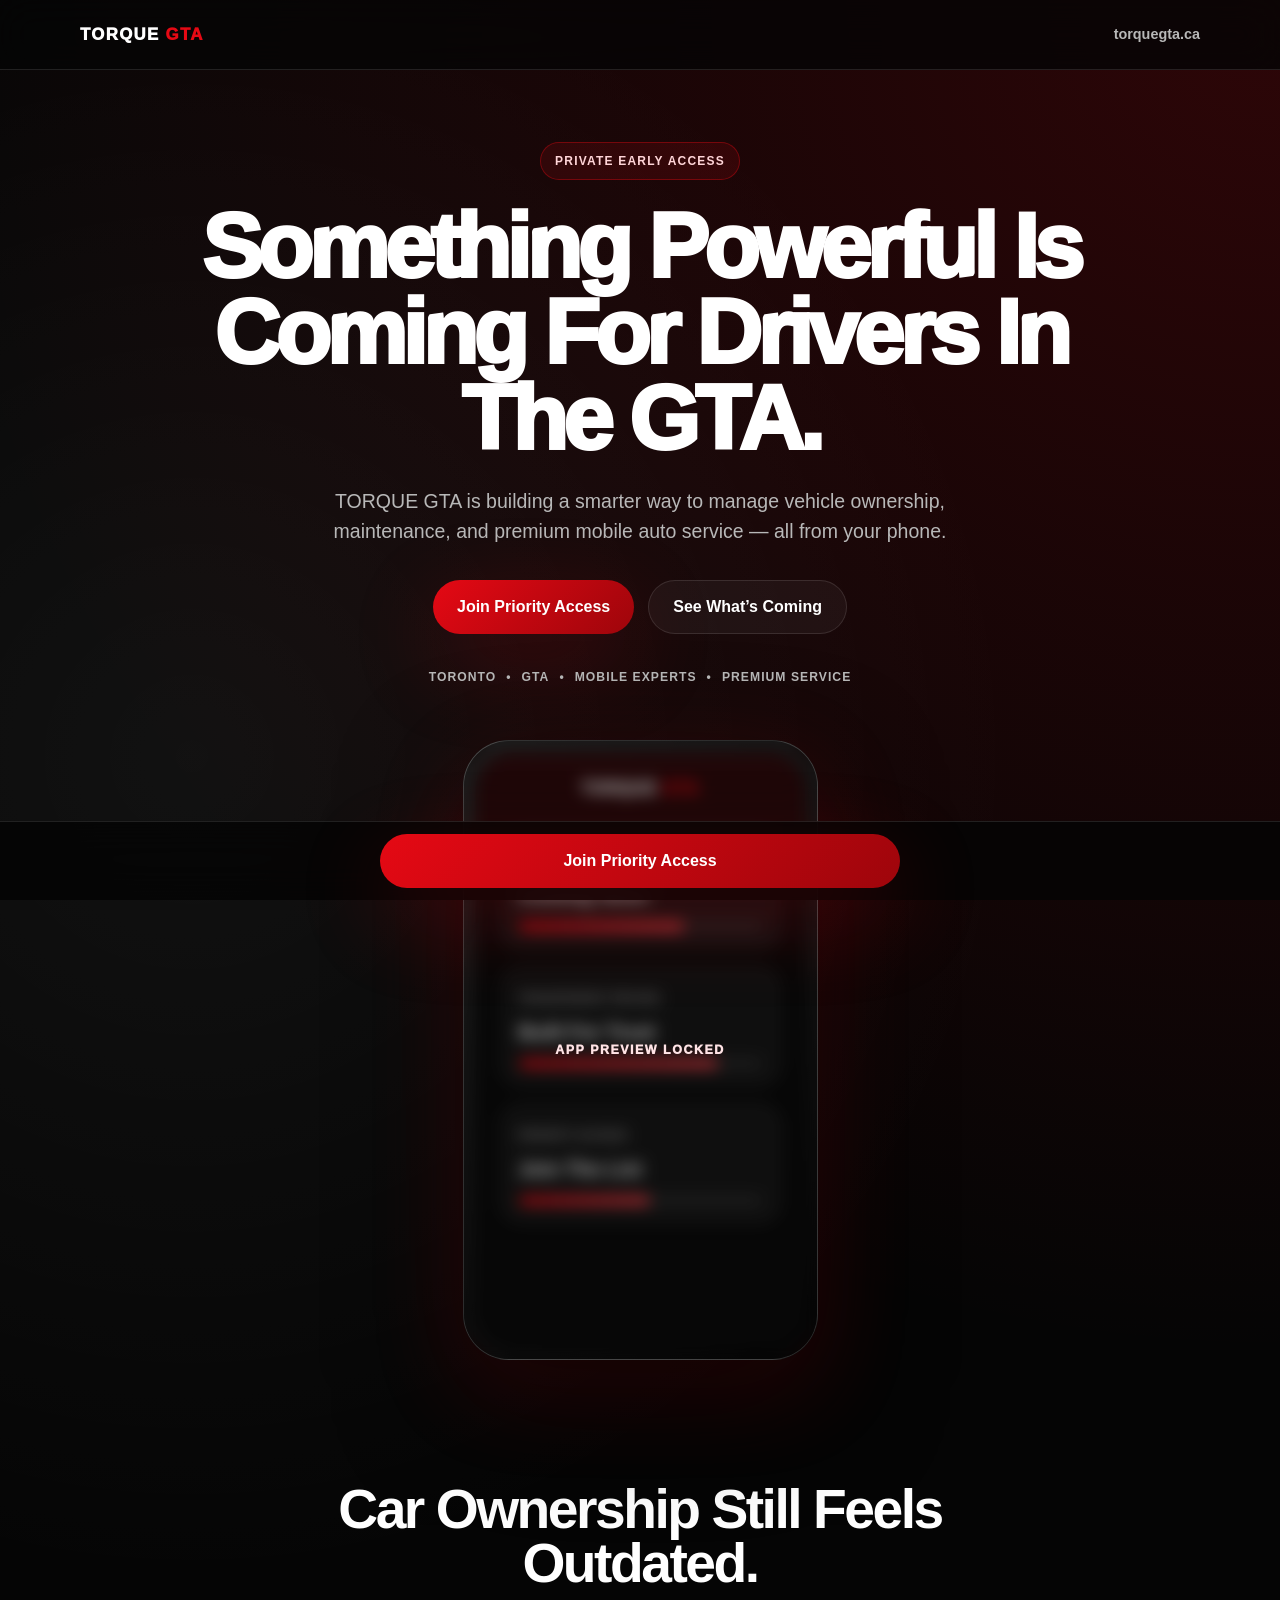
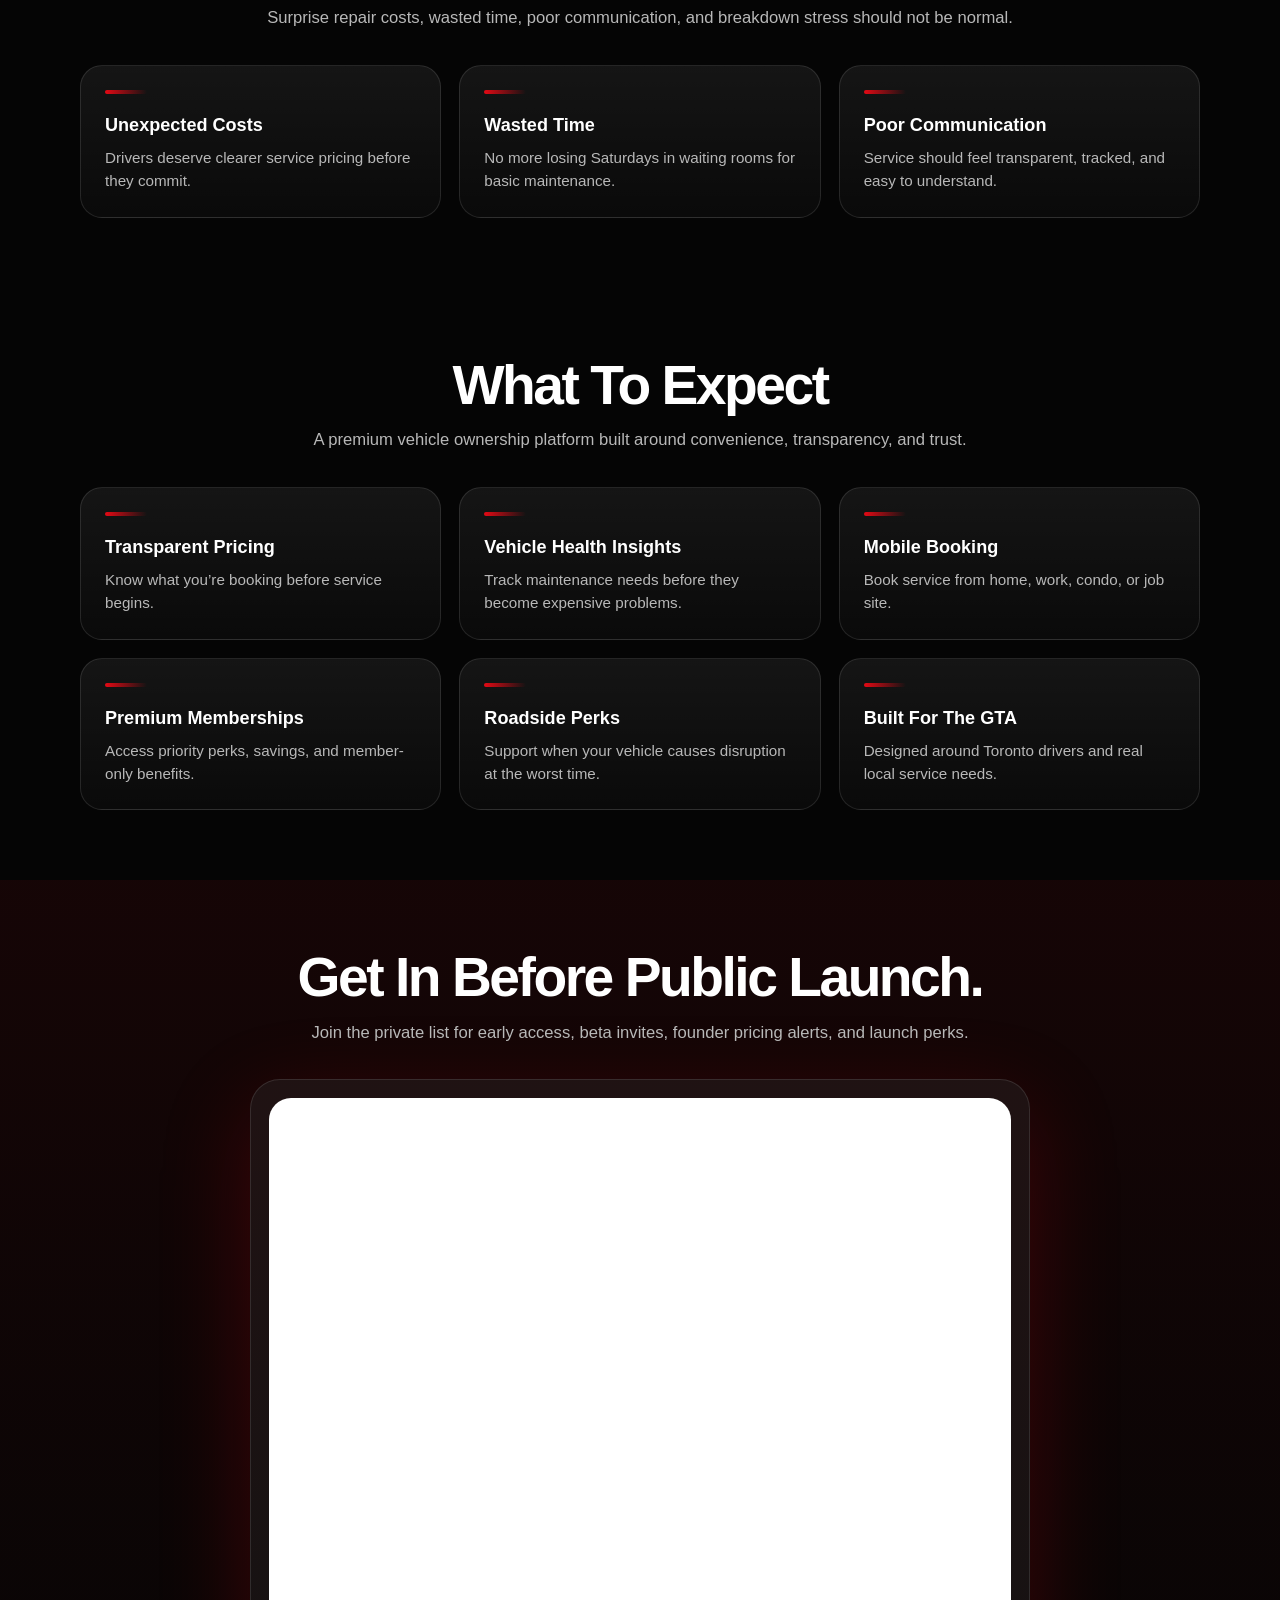
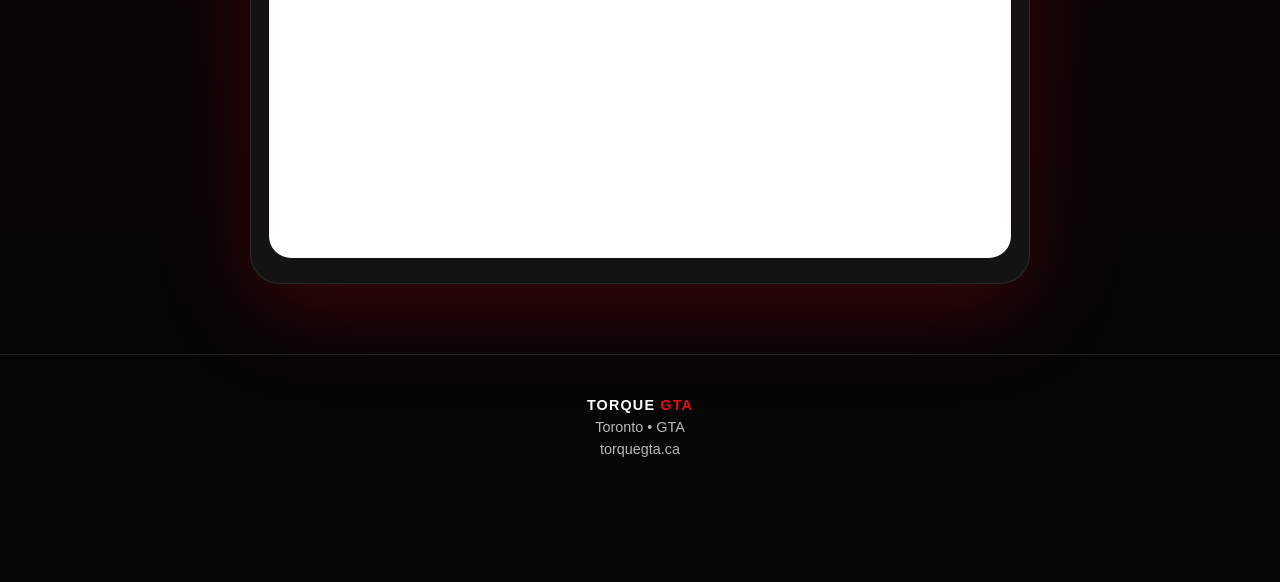
==== app/index.html @ 10332d56 "Create index.html" ====
<!DOCTYPE html>
<html lang="en">
<head>
  <meta charset="UTF-8" />
  <meta name="viewport" content="width=device-width, initial-scale=1.0" />

  <title>TORQUE GTA App Priority Access</title>
  <meta name="description" content="Join priority access for the upcoming TORQUE GTA app — premium mobile auto service, transparent pricing, and vehicle ownership tools across Toronto and the GTA." />

  <style>
    :root {
      --black: #050505;
      --charcoal: #101010;
      --card: #161616;
      --red: #E50914;
      --red-dark: #9E050B;
      --white: #FFFFFF;
      --muted: #B8B8B8;
      --line: rgba(255,255,255,0.11);
      --shadow: 0 28px 90px rgba(229, 9, 20, 0.22);
      --radius: 22px;
    }

    * {
      margin: 0;
      padding: 0;
      box-sizing: border-box;
    }

    html {
      scroll-behavior: smooth;
    }

    body {
      font-family: -apple-system, BlinkMacSystemFont, "SF Pro Display", "Segoe UI", Arial, sans-serif;
      background:
        radial-gradient(circle at top right, rgba(229,9,20,0.18), transparent 34%),
        radial-gradient(circle at 15% 20%, rgba(255,255,255,0.05), transparent 26%),
        var(--black);
      color: var(--white);
      line-height: 1.5;
      overflow-x: hidden;
      padding-bottom: 82px;
    }

    a {
      color: inherit;
      text-decoration: none;
    }

    .container {
      width: min(1120px, 92%);
      margin: 0 auto;
    }

    header {
      padding: 22px 0;
      border-bottom: 1px solid var(--line);
      background: rgba(5,5,5,0.82);
      backdrop-filter: blur(18px);
      position: sticky;
      top: 0;
      z-index: 20;
    }

    .nav {
      display: flex;
      justify-content: space-between;
      align-items: center;
      gap: 18px;
    }

    .brand {
      font-weight: 950;
      letter-spacing: 0.08em;
      font-size: 1.05rem;
    }

    .brand span {
      color: var(--red);
    }

    .nav-link {
      color: var(--muted);
      font-weight: 700;
      font-size: 0.9rem;
    }

    .hero {
      padding: 72px 0 52px;
      text-align: center;
    }

    .eyebrow {
      display: inline-flex;
      padding: 9px 14px;
      border-radius: 999px;
      border: 1px solid rgba(229,9,20,0.38);
      background: rgba(229,9,20,0.12);
      color: #FFD5D8;
      text-transform: uppercase;
      letter-spacing: 0.1em;
      font-size: 0.75rem;
      font-weight: 900;
      margin-bottom: 24px;
    }

    h1 {
      max-width: 920px;
      margin: 0 auto;
      font-size: clamp(2.45rem, 7.5vw, 5.7rem);
      line-height: 0.94;
      letter-spacing: -0.055em;
      font-weight: 950;
    }

    .hero p {
      max-width: 720px;
      margin: 26px auto 0;
      color: var(--muted);
      font-size: clamp(1rem, 2vw, 1.22rem);
    }

    .cta-row {
      margin-top: 34px;
      display: flex;
      justify-content: center;
      flex-wrap: wrap;
      gap: 14px;
    }

    .btn {
      min-height: 54px;
      padding: 0 24px;
      border-radius: 999px;
      display: inline-flex;
      align-items: center;
      justify-content: center;
      font-weight: 900;
      transition: 0.22s ease;
    }

    .btn-primary {
      background: linear-gradient(135deg, var(--red), var(--red-dark));
      box-shadow: var(--shadow);
    }

    .btn-secondary {
      border: 1px solid var(--line);
      background: rgba(255,255,255,0.045);
      color: var(--white);
    }

    .btn:hover {
      transform: translateY(-2px);
    }

    .trust-strip {
      margin: 34px auto 0;
      display: flex;
      justify-content: center;
      flex-wrap: wrap;
      gap: 10px;
      color: var(--muted);
      font-size: 0.76rem;
      font-weight: 850;
      letter-spacing: 0.085em;
      text-transform: uppercase;
    }

    .phone-wrap {
      margin: 54px auto 0;
      width: min(355px, 88vw);
      height: 620px;
      border-radius: 46px;
      padding: 12px;
      background: linear-gradient(145deg, #2A2A2A, #050505);
      border: 1px solid rgba(255,255,255,0.15);
      box-shadow: 0 44px 120px rgba(0,0,0,0.62), var(--shadow);
      position: relative;
      overflow: hidden;
    }

    .phone-screen {
      width: 100%;
      height: 100%;
      border-radius: 36px;
      background:
        linear-gradient(180deg, rgba(229,9,20,0.18), transparent 35%),
        #090909;
      padding: 24px;
      text-align: left;
    }

    .mock-logo {
      font-weight: 950;
      letter-spacing: 0.08em;
      margin-bottom: 28px;
      text-align: center;
    }

    .mock-logo span {
      color: var(--red);
    }

    .mock-card {
      background: rgba(255,255,255,0.055);
      border: 1px solid var(--line);
      border-radius: 22px;
      padding: 18px;
      margin-bottom: 16px;
    }

    .mock-card small {
      color: var(--muted);
      font-weight: 800;
      text-transform: uppercase;
      letter-spacing: 0.06em;
      font-size: 0.68rem;
    }

    .mock-card strong {
      display: block;
      margin-top: 8px;
      font-size: 1.25rem;
    }

    .mock-status {
      height: 9px;
      border-radius: 999px;
      background: rgba(255,255,255,0.09);
      margin-top: 12px;
      overflow: hidden;
    }

    .mock-status div {
      height: 100%;
      width: 68%;
      background: linear-gradient(90deg, var(--red), #FF454D);
      border-radius: 999px;
    }

    .blur-note {
      position: absolute;
      inset: 0;
      display: flex;
      align-items: center;
      justify-content: center;
      background: rgba(5,5,5,0.32);
      backdrop-filter: blur(8px);
      color: #FFE3E5;
      text-transform: uppercase;
      letter-spacing: 0.12em;
      font-size: 0.78rem;
      font-weight: 950;
    }

    section {
      padding: 70px 0;
    }

    .section-title {
      max-width: 760px;
      margin: 0 auto 34px;
      text-align: center;
    }

    .section-title h2 {
      font-size: clamp(2rem, 5vw, 3.45rem);
      line-height: 0.98;
      letter-spacing: -0.045em;
      margin-bottom: 16px;
    }

    .section-title p {
      color: var(--muted);
      font-size: 1.04rem;
    }

    .grid {
      display: grid;
      grid-template-columns: repeat(3, 1fr);
      gap: 18px;
    }

    .card {
      background: linear-gradient(180deg, rgba(255,255,255,0.065), rgba(255,255,255,0.025));
      border: 1px solid var(--line);
      border-radius: var(--radius);
      padding: 24px;
      min-height: 150px;
    }

    .red-line {
      width: 42px;
      height: 4px;
      background: linear-gradient(90deg, var(--red), transparent);
      border-radius: 999px;
      margin-bottom: 18px;
    }

    .card h3 {
      font-size: 1.13rem;
      margin-bottom: 8px;
    }

    .card p {
      color: var(--muted);
      font-size: 0.95rem;
    }

    .form-section {
      background: linear-gradient(180deg, rgba(229,9,20,0.075), transparent);
    }

    .form-box {
      max-width: 780px;
      margin: 0 auto;
      padding: 18px;
      border-radius: 30px;
      background: rgba(255,255,255,0.055);
      border: 1px solid var(--line);
      box-shadow: var(--shadow);
    }

    iframe {
      width: 100%;
      min-height: 760px;
      border: none;
      border-radius: 22px;
      background: #fff;
    }

    footer {
      padding: 40px 0;
      border-top: 1px solid var(--line);
      text-align: center;
      color: var(--muted);
      font-size: 0.9rem;
    }

    footer strong {
      color: var(--white);
      letter-spacing: 0.08em;
    }

    footer span {
      color: var(--red);
    }

    .sticky-cta {
      position: fixed;
      left: 0;
      right: 0;
      bottom: 0;
      padding: 12px 16px calc(12px + env(safe-area-inset-bottom));
      background: rgba(5,5,5,0.88);
      backdrop-filter: blur(18px);
      border-top: 1px solid var(--line);
      z-index: 99;
    }

    .sticky-cta a {
      width: 100%;
      max-width: 520px;
      margin: 0 auto;
      display: flex;
    }

    @media (max-width: 860px) {
      .grid {
        grid-template-columns: 1fr;
      }

      .hero {
        padding-top: 54px;
      }

      .phone-wrap {
        height: 560px;
      }

      .nav-link {
        display: none;
      }

      .btn {
        width: 100%;
      }
    }
  </style>
</head>

<body>

  <header>
    <div class="container nav">
      <div class="brand">TORQUE <span>GTA</span></div>
      <a class="nav-link" href="https://torquegta.ca">torquegta.ca</a>
    </div>
  </header>

  <main>

    <section class="hero">
      <div class="container">
        <div class="eyebrow">Private Early Access</div>

        <h1>Something Powerful Is Coming For Drivers In The GTA.</h1>

        <p>
          TORQUE GTA is building a smarter way to manage vehicle ownership,
          maintenance, and premium mobile auto service — all from your phone.
        </p>

        <div class="cta-row">
          <a class="btn btn-primary" href="#waitlist">Join Priority Access</a>
          <a class="btn btn-secondary" href="#coming">See What’s Coming</a>
        </div>

        <div class="trust-strip">
          <span>Toronto</span>
          <span>•</span>
          <span>GTA</span>
          <span>•</span>
          <span>Mobile Experts</span>
          <span>•</span>
          <span>Premium Service</span>
        </div>

        <div class="phone-wrap">
          <div class="phone-screen">
            <div class="mock-logo">TORQUE <span>GTA</span></div>

            <div class="mock-card">
              <small>Vehicle Health</small>
              <strong>Coming Soon</strong>
              <div class="mock-status"><div></div></div>
            </div>

            <div class="mock-card">
              <small>Transparent Pricing</small>
              <strong>Built For Trust</strong>
              <div class="mock-status"><div style="width:82%"></div></div>
            </div>

            <div class="mock-card">
              <small>Priority Access</small>
              <strong>Join The List</strong>
              <div class="mock-status"><div style="width:54%"></div></div>
            </div>
          </div>

          <div class="blur-note">App Preview Locked</div>
        </div>
      </div>
    </section>

    <section>
      <div class="container">
        <div class="section-title">
          <h2>Car Ownership Still Feels Outdated.</h2>
          <p>
            Surprise repair costs, wasted time, poor communication, and breakdown stress
            should not be normal.
          </p>
        </div>

        <div class="grid">
          <div class="card">
            <div class="red-line"></div>
            <h3>Unexpected Costs</h3>
            <p>Drivers deserve clearer service pricing before they commit.</p>
          </div>

          <div class="card">
            <div class="red-line"></div>
            <h3>Wasted Time</h3>
            <p>No more losing Saturdays in waiting rooms for basic maintenance.</p>
          </div>

          <div class="card">
            <div class="red-line"></div>
            <h3>Poor Communication</h3>
            <p>Service should feel transparent, tracked, and easy to understand.</p>
          </div>
        </div>
      </div>
    </section>

    <section id="coming">
      <div class="container">
        <div class="section-title">
          <h2>What To Expect</h2>
          <p>
            A premium vehicle ownership platform built around convenience,
            transparency, and trust.
          </p>
        </div>

        <div class="grid">
          <div class="card">
            <div class="red-line"></div>
            <h3>Transparent Pricing</h3>
            <p>Know what you’re booking before service begins.</p>
          </div>

          <div class="card">
            <div class="red-line"></div>
            <h3>Vehicle Health Insights</h3>
            <p>Track maintenance needs before they become expensive problems.</p>
          </div>

          <div class="card">
            <div class="red-line"></div>
            <h3>Mobile Booking</h3>
            <p>Book service from home, work, condo, or job site.</p>
          </div>

          <div class="card">
            <div class="red-line"></div>
            <h3>Premium Memberships</h3>
            <p>Access priority perks, savings, and member-only benefits.</p>
          </div>

          <div class="card">
            <div class="red-line"></div>
            <h3>Roadside Perks</h3>
            <p>Support when your vehicle causes disruption at the worst time.</p>
          </div>

          <div class="card">
            <div class="red-line"></div>
            <h3>Built For The GTA</h3>
            <p>Designed around Toronto drivers and real local service needs.</p>
          </div>
        </div>
      </div>
    </section>

    <section class="form-section" id="waitlist">
      <div class="container">
        <div class="section-title">
          <h2>Get In Before Public Launch.</h2>
          <p>
            Join the private list for early access, beta invites, founder pricing alerts,
            and launch perks.
          </p>
        </div>

        <div class="form-box">
          <iframe
            src="https://form.jotform.com/261138574396062"
            title="TORQUE GTA App Priority Access Form">
          </iframe>
        </div>
      </div>
    </section>

  </main>

  <footer>
    <div class="container">
      <strong>TORQUE <span>GTA</span></strong><br />
      Toronto • GTA<br />
      <a href="https://torquegta.ca">torquegta.ca</a>
    </div>
  </footer>

  <div class="sticky-cta">
    <a class="btn btn-primary" href="#waitlist">Join Priority Access</a>
  </div>

</body>
</html>
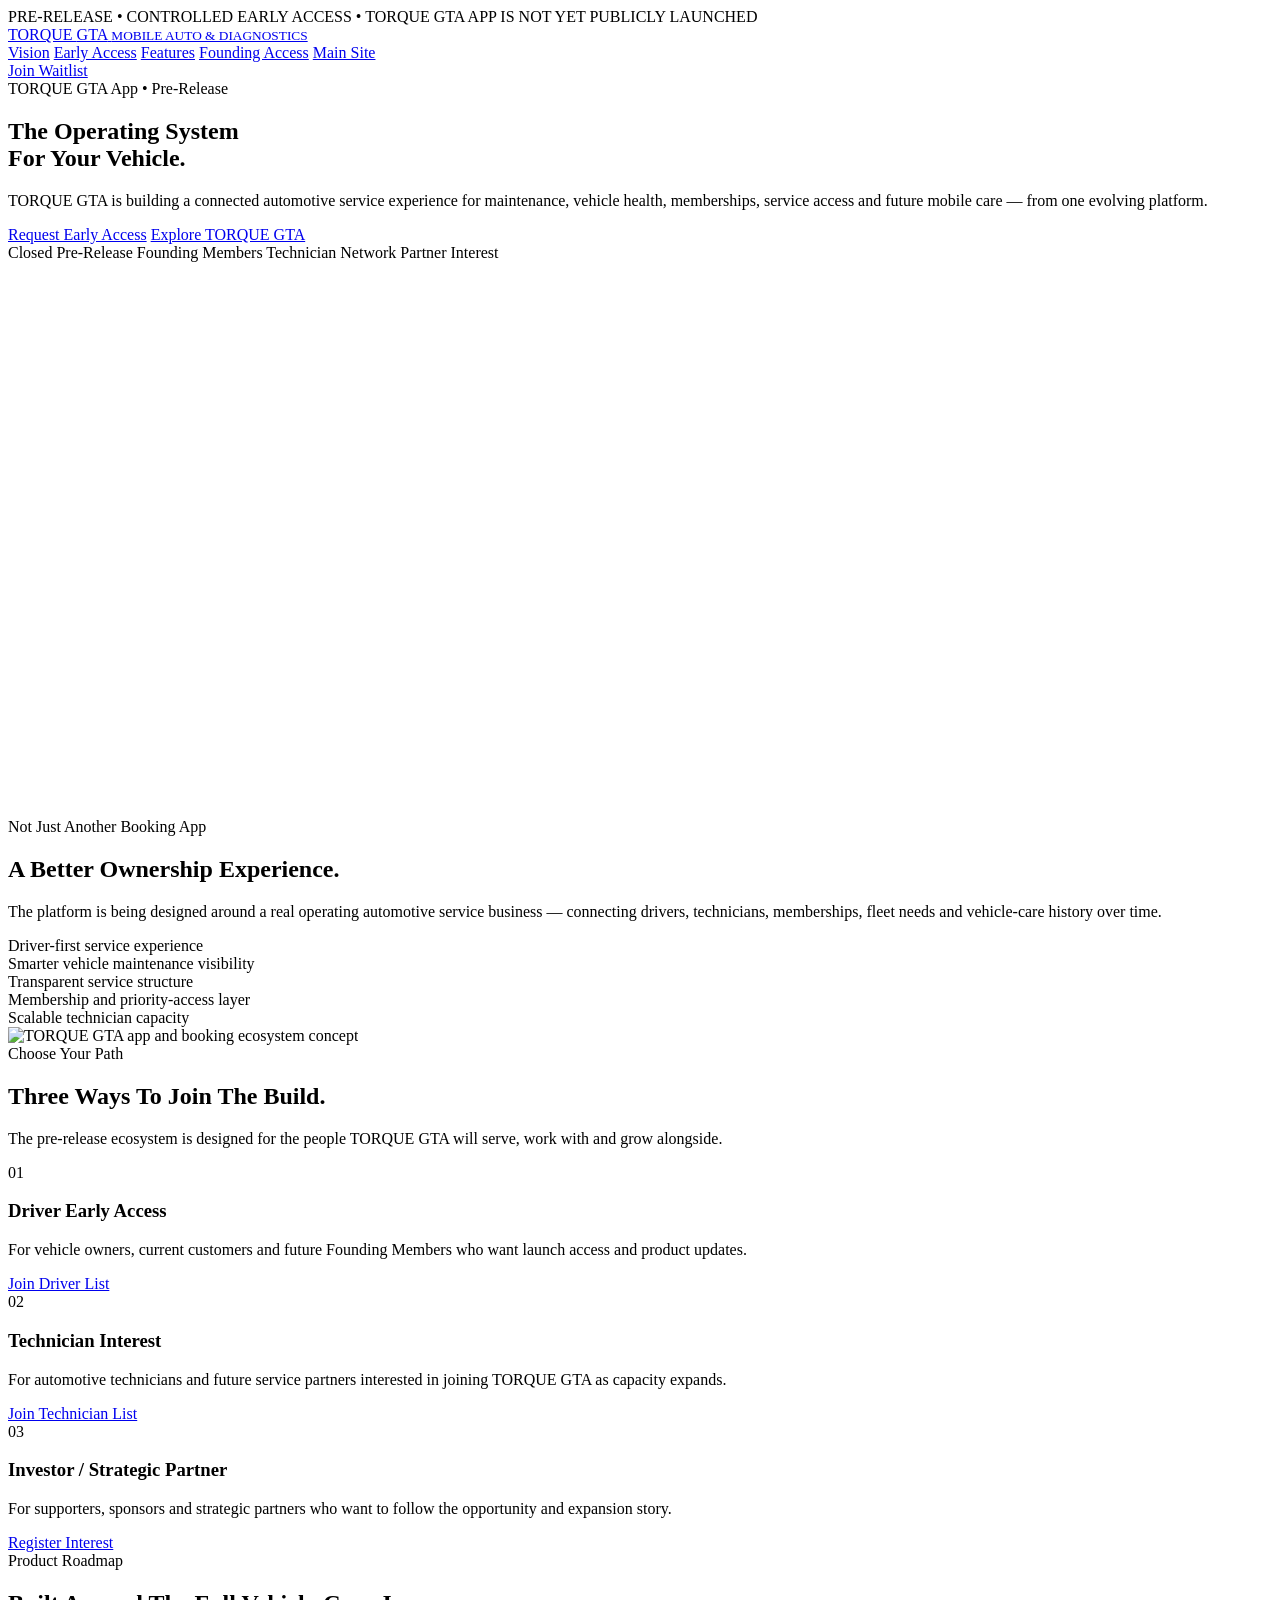
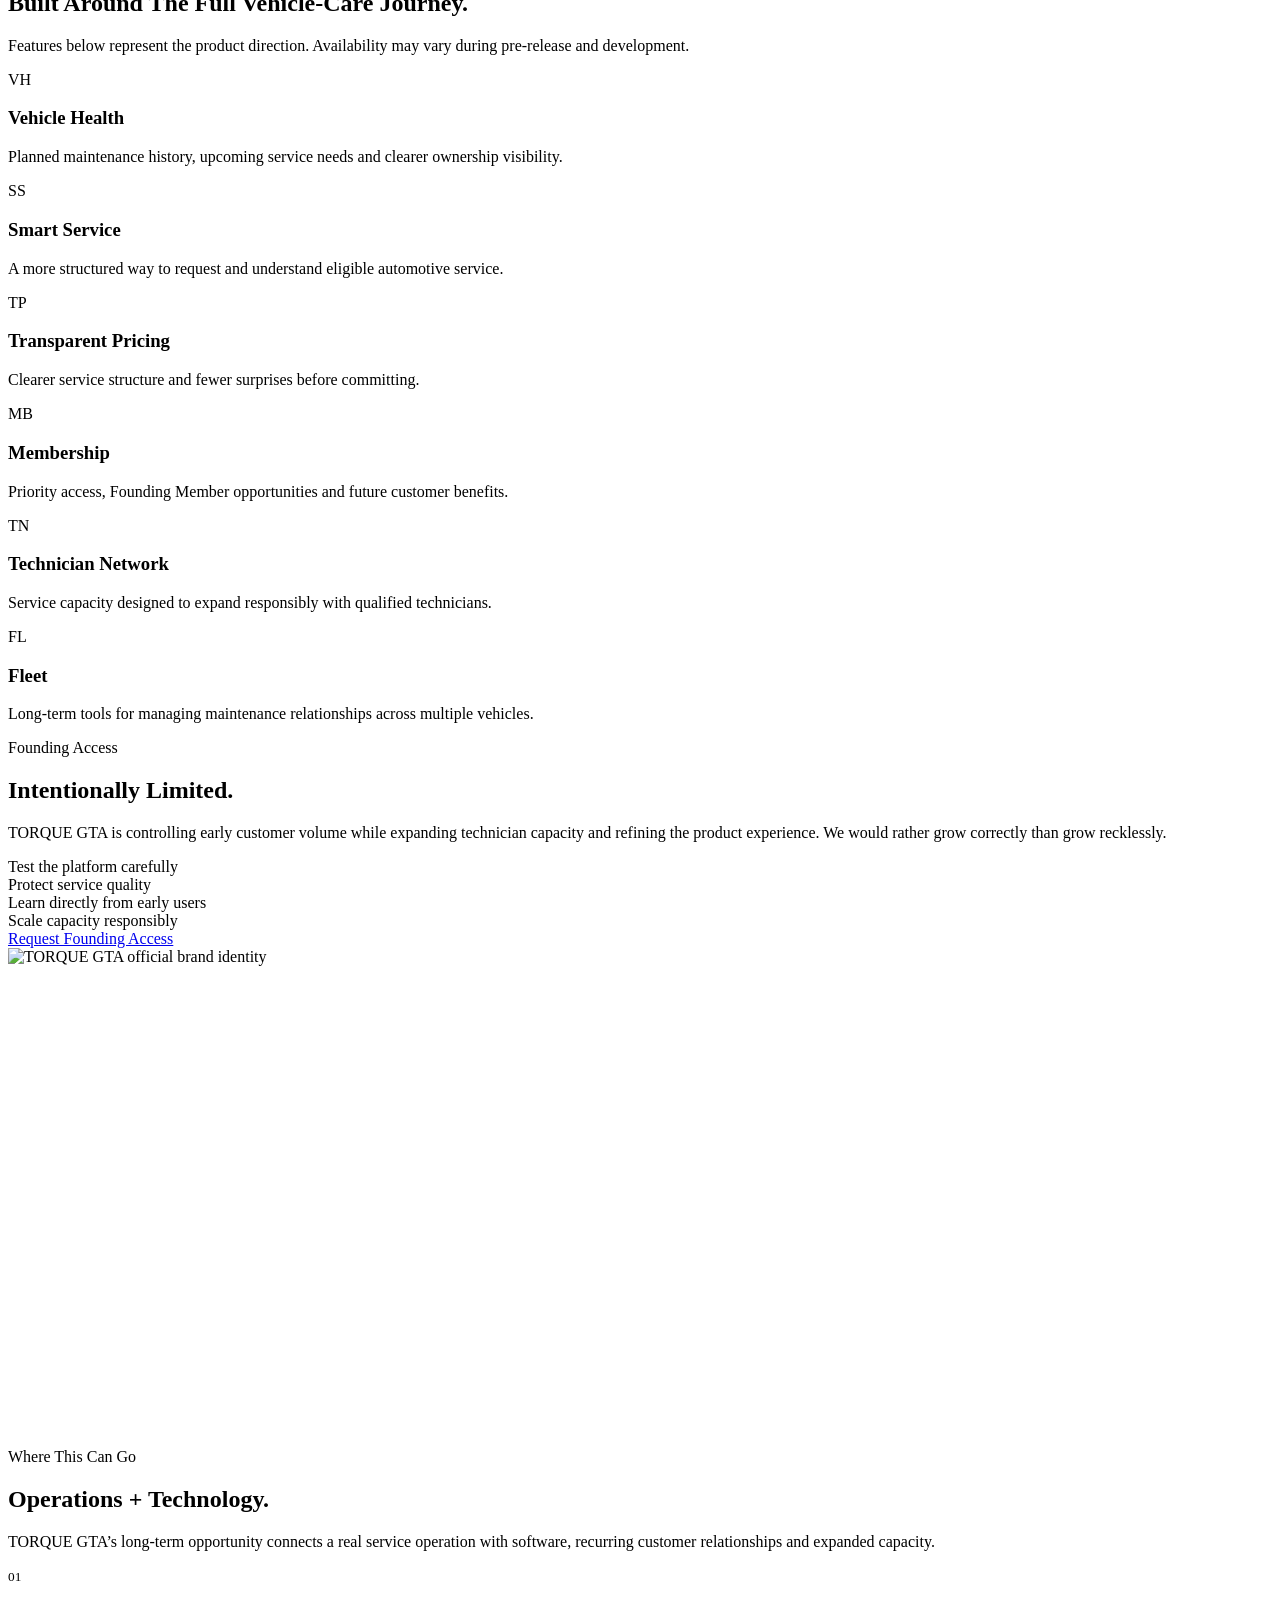
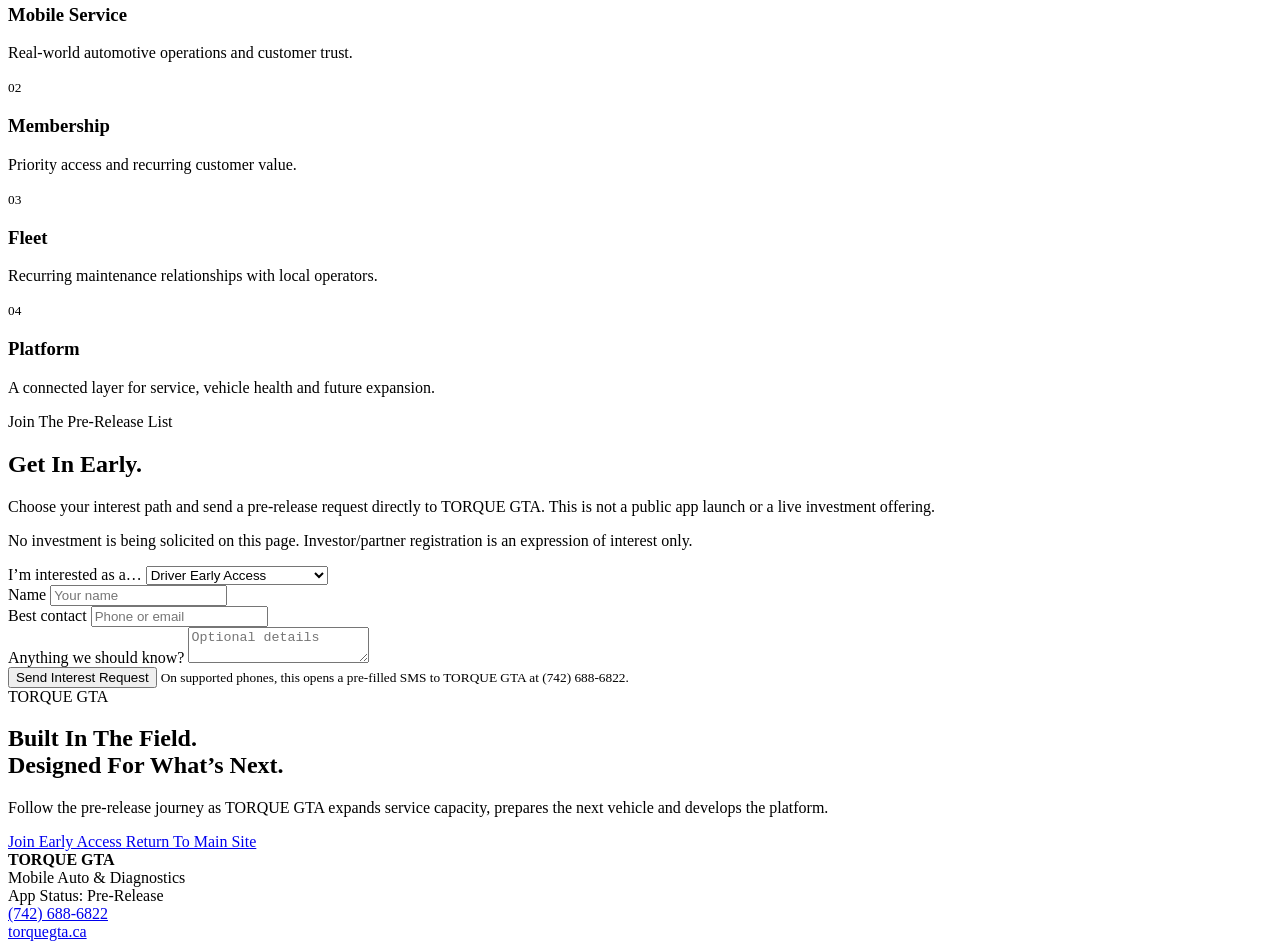
==== commit eeadfffd: "Update app page with v2 index.html" ====
--- a/app/index.html
+++ b/app/index.html
@@ -1,575 +1,469 @@
-<!DOCTYPE html>
+<!doctype html>
 <html lang="en">
 <head>
-  <meta charset="UTF-8" />
-  <meta name="viewport" content="width=device-width, initial-scale=1.0" />
-
-  <title>TORQUE GTA App Priority Access</title>
-  <meta name="description" content="Join priority access for the upcoming TORQUE GTA app — premium mobile auto service, transparent pricing, and vehicle ownership tools across Toronto and the GTA." />
-
-  <style>
-    :root {
-      --black: #050505;
-      --charcoal: #101010;
-      --card: #161616;
-      --red: #E50914;
-      --red-dark: #9E050B;
-      --white: #FFFFFF;
-      --muted: #B8B8B8;
-      --line: rgba(255,255,255,0.11);
-      --shadow: 0 28px 90px rgba(229, 9, 20, 0.22);
-      --radius: 22px;
-    }
-
-    * {
-      margin: 0;
-      padding: 0;
-      box-sizing: border-box;
-    }
-
-    html {
-      scroll-behavior: smooth;
-    }
-
-    body {
-      font-family: -apple-system, BlinkMacSystemFont, "SF Pro Display", "Segoe UI", Arial, sans-serif;
-      background:
-        radial-gradient(circle at top right, rgba(229,9,20,0.18), transparent 34%),
-        radial-gradient(circle at 15% 20%, rgba(255,255,255,0.05), transparent 26%),
-        var(--black);
-      color: var(--white);
-      line-height: 1.5;
-      overflow-x: hidden;
-      padding-bottom: 82px;
-    }
-
-    a {
-      color: inherit;
-      text-decoration: none;
-    }
-
-    .container {
-      width: min(1120px, 92%);
-      margin: 0 auto;
-    }
-
-    header {
-      padding: 22px 0;
-      border-bottom: 1px solid var(--line);
-      background: rgba(5,5,5,0.82);
-      backdrop-filter: blur(18px);
-      position: sticky;
-      top: 0;
-      z-index: 20;
-    }
-
-    .nav {
-      display: flex;
-      justify-content: space-between;
-      align-items: center;
-      gap: 18px;
-    }
-
-    .brand {
-      font-weight: 950;
-      letter-spacing: 0.08em;
-      font-size: 1.05rem;
-    }
-
-    .brand span {
-      color: var(--red);
-    }
-
-    .nav-link {
-      color: var(--muted);
-      font-weight: 700;
-      font-size: 0.9rem;
-    }
-
-    .hero {
-      padding: 72px 0 52px;
-      text-align: center;
-    }
-
-    .eyebrow {
-      display: inline-flex;
-      padding: 9px 14px;
-      border-radius: 999px;
-      border: 1px solid rgba(229,9,20,0.38);
-      background: rgba(229,9,20,0.12);
-      color: #FFD5D8;
-      text-transform: uppercase;
-      letter-spacing: 0.1em;
-      font-size: 0.75rem;
-      font-weight: 900;
-      margin-bottom: 24px;
-    }
-
-    h1 {
-      max-width: 920px;
-      margin: 0 auto;
-      font-size: clamp(2.45rem, 7.5vw, 5.7rem);
-      line-height: 0.94;
-      letter-spacing: -0.055em;
-      font-weight: 950;
-    }
-
-    .hero p {
-      max-width: 720px;
-      margin: 26px auto 0;
-      color: var(--muted);
-      font-size: clamp(1rem, 2vw, 1.22rem);
-    }
-
-    .cta-row {
-      margin-top: 34px;
-      display: flex;
-      justify-content: center;
-      flex-wrap: wrap;
-      gap: 14px;
-    }
-
-    .btn {
-      min-height: 54px;
-      padding: 0 24px;
-      border-radius: 999px;
-      display: inline-flex;
-      align-items: center;
-      justify-content: center;
-      font-weight: 900;
-      transition: 0.22s ease;
-    }
-
-    .btn-primary {
-      background: linear-gradient(135deg, var(--red), var(--red-dark));
-      box-shadow: var(--shadow);
-    }
-
-    .btn-secondary {
-      border: 1px solid var(--line);
-      background: rgba(255,255,255,0.045);
-      color: var(--white);
-    }
-
-    .btn:hover {
-      transform: translateY(-2px);
-    }
-
-    .trust-strip {
-      margin: 34px auto 0;
-      display: flex;
-      justify-content: center;
-      flex-wrap: wrap;
-      gap: 10px;
-      color: var(--muted);
-      font-size: 0.76rem;
-      font-weight: 850;
-      letter-spacing: 0.085em;
-      text-transform: uppercase;
-    }
-
-    .phone-wrap {
-      margin: 54px auto 0;
-      width: min(355px, 88vw);
-      height: 620px;
-      border-radius: 46px;
-      padding: 12px;
-      background: linear-gradient(145deg, #2A2A2A, #050505);
-      border: 1px solid rgba(255,255,255,0.15);
-      box-shadow: 0 44px 120px rgba(0,0,0,0.62), var(--shadow);
-      position: relative;
-      overflow: hidden;
-    }
-
-    .phone-screen {
-      width: 100%;
-      height: 100%;
-      border-radius: 36px;
-      background:
-        linear-gradient(180deg, rgba(229,9,20,0.18), transparent 35%),
-        #090909;
-      padding: 24px;
-      text-align: left;
-    }
-
-    .mock-logo {
-      font-weight: 950;
-      letter-spacing: 0.08em;
-      margin-bottom: 28px;
-      text-align: center;
-    }
-
-    .mock-logo span {
-      color: var(--red);
-    }
-
-    .mock-card {
-      background: rgba(255,255,255,0.055);
-      border: 1px solid var(--line);
-      border-radius: 22px;
-      padding: 18px;
-      margin-bottom: 16px;
-    }
-
-    .mock-card small {
-      color: var(--muted);
-      font-weight: 800;
-      text-transform: uppercase;
-      letter-spacing: 0.06em;
-      font-size: 0.68rem;
-    }
-
-    .mock-card strong {
-      display: block;
-      margin-top: 8px;
-      font-size: 1.25rem;
-    }
-
-    .mock-status {
-      height: 9px;
-      border-radius: 999px;
-      background: rgba(255,255,255,0.09);
-      margin-top: 12px;
-      overflow: hidden;
-    }
-
-    .mock-status div {
-      height: 100%;
-      width: 68%;
-      background: linear-gradient(90deg, var(--red), #FF454D);
-      border-radius: 999px;
-    }
-
-    .blur-note {
-      position: absolute;
-      inset: 0;
-      display: flex;
-      align-items: center;
-      justify-content: center;
-      background: rgba(5,5,5,0.32);
-      backdrop-filter: blur(8px);
-      color: #FFE3E5;
-      text-transform: uppercase;
-      letter-spacing: 0.12em;
-      font-size: 0.78rem;
-      font-weight: 950;
-    }
-
-    section {
-      padding: 70px 0;
-    }
-
-    .section-title {
-      max-width: 760px;
-      margin: 0 auto 34px;
-      text-align: center;
-    }
-
-    .section-title h2 {
-      font-size: clamp(2rem, 5vw, 3.45rem);
-      line-height: 0.98;
-      letter-spacing: -0.045em;
-      margin-bottom: 16px;
-    }
-
-    .section-title p {
-      color: var(--muted);
-      font-size: 1.04rem;
-    }
-
-    .grid {
-      display: grid;
-      grid-template-columns: repeat(3, 1fr);
-      gap: 18px;
-    }
-
-    .card {
-      background: linear-gradient(180deg, rgba(255,255,255,0.065), rgba(255,255,255,0.025));
-      border: 1px solid var(--line);
-      border-radius: var(--radius);
-      padding: 24px;
-      min-height: 150px;
-    }
-
-    .red-line {
-      width: 42px;
-      height: 4px;
-      background: linear-gradient(90deg, var(--red), transparent);
-      border-radius: 999px;
-      margin-bottom: 18px;
-    }
-
-    .card h3 {
-      font-size: 1.13rem;
-      margin-bottom: 8px;
-    }
-
-    .card p {
-      color: var(--muted);
-      font-size: 0.95rem;
-    }
-
-    .form-section {
-      background: linear-gradient(180deg, rgba(229,9,20,0.075), transparent);
-    }
-
-    .form-box {
-      max-width: 780px;
-      margin: 0 auto;
-      padding: 18px;
-      border-radius: 30px;
-      background: rgba(255,255,255,0.055);
-      border: 1px solid var(--line);
-      box-shadow: var(--shadow);
-    }
-
-    iframe {
-      width: 100%;
-      min-height: 760px;
-      border: none;
-      border-radius: 22px;
-      background: #fff;
-    }
-
-    footer {
-      padding: 40px 0;
-      border-top: 1px solid var(--line);
-      text-align: center;
-      color: var(--muted);
-      font-size: 0.9rem;
-    }
-
-    footer strong {
-      color: var(--white);
-      letter-spacing: 0.08em;
-    }
-
-    footer span {
-      color: var(--red);
-    }
-
-    .sticky-cta {
-      position: fixed;
-      left: 0;
-      right: 0;
-      bottom: 0;
-      padding: 12px 16px calc(12px + env(safe-area-inset-bottom));
-      background: rgba(5,5,5,0.88);
-      backdrop-filter: blur(18px);
-      border-top: 1px solid var(--line);
-      z-index: 99;
-    }
-
-    .sticky-cta a {
-      width: 100%;
-      max-width: 520px;
-      margin: 0 auto;
-      display: flex;
-    }
-
-    @media (max-width: 860px) {
-      .grid {
-        grid-template-columns: 1fr;
-      }
-
-      .hero {
-        padding-top: 54px;
-      }
-
-      .phone-wrap {
-        height: 560px;
-      }
-
-      .nav-link {
-        display: none;
-      }
-
-      .btn {
-        width: 100%;
-      }
-    }
-  </style>
+<meta charset="utf-8"><meta name="viewport" content="width=device-width,initial-scale=1">
+<title>TORQUE GTA App | Pre-Release Early Access</title>
+<meta name="description" content="Join the TORQUE GTA pre-release waitlist for founding access, driver updates, technician interest and strategic partner news.">
+<link rel="stylesheet" href="styles.css">
 </head>
-
 <body>
-
-  <header>
-    <div class="container nav">
-      <div class="brand">TORQUE <span>GTA</span></div>
-      <a class="nav-link" href="https://torquegta.ca">torquegta.ca</a>
-    </div>
-  </header>
-
-  <main>
-
-    <section class="hero">
-      <div class="container">
-        <div class="eyebrow">Private Early Access</div>
-
-        <h1>Something Powerful Is Coming For Drivers In The GTA.</h1>
-
-        <p>
-          TORQUE GTA is building a smarter way to manage vehicle ownership,
-          maintenance, and premium mobile auto service — all from your phone.
-        </p>
-
-        <div class="cta-row">
-          <a class="btn btn-primary" href="#waitlist">Join Priority Access</a>
-          <a class="btn btn-secondary" href="#coming">See What’s Coming</a>
-        </div>
-
-        <div class="trust-strip">
-          <span>Toronto</span>
-          <span>•</span>
-          <span>GTA</span>
-          <span>•</span>
-          <span>Mobile Experts</span>
-          <span>•</span>
-          <span>Premium Service</span>
-        </div>
-
-        <div class="phone-wrap">
-          <div class="phone-screen">
-            <div class="mock-logo">TORQUE <span>GTA</span></div>
-
-            <div class="mock-card">
-              <small>Vehicle Health</small>
-              <strong>Coming Soon</strong>
-              <div class="mock-status"><div></div></div>
-            </div>
-
-            <div class="mock-card">
-              <small>Transparent Pricing</small>
-              <strong>Built For Trust</strong>
-              <div class="mock-status"><div style="width:82%"></div></div>
-            </div>
-
-            <div class="mock-card">
-              <small>Priority Access</small>
-              <strong>Join The List</strong>
-              <div class="mock-status"><div style="width:54%"></div></div>
-            </div>
-          </div>
-
-          <div class="blur-note">App Preview Locked</div>
-        </div>
-      </div>
-    </section>
-
-    <section>
-      <div class="container">
-        <div class="section-title">
-          <h2>Car Ownership Still Feels Outdated.</h2>
-          <p>
-            Surprise repair costs, wasted time, poor communication, and breakdown stress
-            should not be normal.
-          </p>
-        </div>
-
-        <div class="grid">
-          <div class="card">
-            <div class="red-line"></div>
-            <h3>Unexpected Costs</h3>
-            <p>Drivers deserve clearer service pricing before they commit.</p>
-          </div>
-
-          <div class="card">
-            <div class="red-line"></div>
-            <h3>Wasted Time</h3>
-            <p>No more losing Saturdays in waiting rooms for basic maintenance.</p>
-          </div>
-
-          <div class="card">
-            <div class="red-line"></div>
-            <h3>Poor Communication</h3>
-            <p>Service should feel transparent, tracked, and easy to understand.</p>
-          </div>
-        </div>
-      </div>
-    </section>
-
-    <section id="coming">
-      <div class="container">
-        <div class="section-title">
-          <h2>What To Expect</h2>
-          <p>
-            A premium vehicle ownership platform built around convenience,
-            transparency, and trust.
-          </p>
-        </div>
-
-        <div class="grid">
-          <div class="card">
-            <div class="red-line"></div>
-            <h3>Transparent Pricing</h3>
-            <p>Know what you’re booking before service begins.</p>
-          </div>
-
-          <div class="card">
-            <div class="red-line"></div>
-            <h3>Vehicle Health Insights</h3>
-            <p>Track maintenance needs before they become expensive problems.</p>
-          </div>
-
-          <div class="card">
-            <div class="red-line"></div>
-            <h3>Mobile Booking</h3>
-            <p>Book service from home, work, condo, or job site.</p>
-          </div>
-
-          <div class="card">
-            <div class="red-line"></div>
-            <h3>Premium Memberships</h3>
-            <p>Access priority perks, savings, and member-only benefits.</p>
-          </div>
-
-          <div class="card">
-            <div class="red-line"></div>
-            <h3>Roadside Perks</h3>
-            <p>Support when your vehicle causes disruption at the worst time.</p>
-          </div>
-
-          <div class="card">
-            <div class="red-line"></div>
-            <h3>Built For The GTA</h3>
-            <p>Designed around Toronto drivers and real local service needs.</p>
-          </div>
-        </div>
-      </div>
-    </section>
-
-    <section class="form-section" id="waitlist">
-      <div class="container">
-        <div class="section-title">
-          <h2>Get In Before Public Launch.</h2>
-          <p>
-            Join the private list for early access, beta invites, founder pricing alerts,
-            and launch perks.
-          </p>
-        </div>
-
-        <div class="form-box">
-          <iframe
-            src="https://form.jotform.com/261138574396062"
-            title="TORQUE GTA App Priority Access Form">
-          </iframe>
-        </div>
-      </div>
-    </section>
-
-  </main>
-
-  <footer>
-    <div class="container">
-      <strong>TORQUE <span>GTA</span></strong><br />
-      Toronto • GTA<br />
-      <a href="https://torquegta.ca">torquegta.ca</a>
-    </div>
-  </footer>
-
-  <div class="sticky-cta">
-    <a class="btn btn-primary" href="#waitlist">Join Priority Access</a>
-  </div>
+<div class="topbar">PRE-RELEASE • CONTROLLED EARLY ACCESS • TORQUE GTA APP IS NOT YET PUBLICLY LAUNCHED</div>
+
+<header>
+<div class="container nav">
+<a class="brand" href="/">
+<div class="mark"></div>
+<div>
+TORQUE <span class="blue">GTA</span>
+<small>MOBILE AUTO & DIAGNOSTICS</small>
+</div>
+</a>
+
+<nav>
+<a href="#vision">Vision</a>
+<a href="#paths">Early Access</a>
+<a href="#features">Features</a>
+<a href="#founding">Founding Access</a>
+<a href="/">Main Site</a>
+</nav>
+
+<a class="btn btn-primary" href="#join">Join Waitlist</a>
+</div>
+</header>
+
+<main>
+
+<section class="hero" style="min-height:82vh">
+<div class="container hero-content">
+
+<span class="kicker">TORQUE GTA App • Pre-Release</span>
+
+<h1>
+The Operating System<br>
+For Your <span class="blue">Vehicle.</span>
+</h1>
+
+<p class="lead">
+TORQUE GTA is building a connected automotive service experience for maintenance,
+vehicle health, memberships, service access and future mobile care — from one
+evolving platform.
+</p>
+
+<div class="actions">
+<a class="btn btn-primary" href="#join">Request Early Access</a>
+<a class="btn btn-secondary" href="/">Explore TORQUE GTA</a>
+</div>
+
+<div class="hero-note">
+<span class="chip">Closed Pre-Release</span>
+<span class="chip">Founding Members</span>
+<span class="chip">Technician Network</span>
+<span class="chip">Partner Interest</span>
+</div>
+
+</div>
+</section>
+
+
+<section id="vision">
+<div class="container visual-grid">
+
+<div class="visual-copy">
+
+<span class="pill">Not Just Another Booking App</span>
+
+<h2>A Better Ownership Experience.</h2>
+
+<p class="muted">
+The platform is being designed around a real operating automotive service business —
+connecting drivers, technicians, memberships, fleet needs and vehicle-care history
+over time.
+</p>
+
+<div class="list">
+<div>Driver-first service experience</div>
+<div>Smarter vehicle maintenance visibility</div>
+<div>Transparent service structure</div>
+<div>Membership and priority-access layer</div>
+<div>Scalable technician capacity</div>
+</div>
+
+</div>
+
+<div class="visual">
+<img src="assets/booking-funnel.jpg" alt="TORQUE GTA app and booking ecosystem concept">
+</div>
+
+</div>
+</section>
+
+
+<section id="paths" class="dark">
+<div class="container">
+
+<div class="section-head">
+<span class="pill">Choose Your Path</span>
+<h2>Three Ways To Join The Build.</h2>
+<p>
+The pre-release ecosystem is designed for the people TORQUE GTA will serve,
+work with and grow alongside.
+</p>
+</div>
+
+<div class="audience">
+
+<div class="card">
+<div class="num">01</div>
+<h3>Driver Early Access</h3>
+<p>
+For vehicle owners, current customers and future Founding Members who want
+launch access and product updates.
+</p>
+<a class="btn btn-primary" href="#join" data-path="Driver Early Access">
+Join Driver List
+</a>
+</div>
+
+<div class="card">
+<div class="num">02</div>
+<h3>Technician Interest</h3>
+<p>
+For automotive technicians and future service partners interested in joining
+TORQUE GTA as capacity expands.
+</p>
+<a class="btn btn-primary" href="#join" data-path="Technician Interest">
+Join Technician List
+</a>
+</div>
+
+<div class="card">
+<div class="num">03</div>
+<h3>Investor / Strategic Partner</h3>
+<p>
+For supporters, sponsors and strategic partners who want to follow the
+opportunity and expansion story.
+</p>
+<a class="btn btn-primary" href="#join" data-path="Investor / Strategic Partner">
+Register Interest
+</a>
+</div>
+
+</div>
+</div>
+</section>
+
+
+<section id="features">
+<div class="container">
+
+<div class="section-head">
+<span class="pill">Product Roadmap</span>
+<h2>Built Around The Full Vehicle-Care Journey.</h2>
+<p>
+Features below represent the product direction. Availability may vary during
+pre-release and development.
+</p>
+</div>
+
+<div class="grid-3">
+
+<div class="card">
+<div class="num">VH</div>
+<h3>Vehicle Health</h3>
+<p>
+Planned maintenance history, upcoming service needs and clearer ownership visibility.
+</p>
+</div>
+
+<div class="card">
+<div class="num">SS</div>
+<h3>Smart Service</h3>
+<p>
+A more structured way to request and understand eligible automotive service.
+</p>
+</div>
+
+<div class="card">
+<div class="num">TP</div>
+<h3>Transparent Pricing</h3>
+<p>
+Clearer service structure and fewer surprises before committing.
+</p>
+</div>
+
+<div class="card">
+<div class="num">MB</div>
+<h3>Membership</h3>
+<p>
+Priority access, Founding Member opportunities and future customer benefits.
+</p>
+</div>
+
+<div class="card">
+<div class="num">TN</div>
+<h3>Technician Network</h3>
+<p>
+Service capacity designed to expand responsibly with qualified technicians.
+</p>
+</div>
+
+<div class="card">
+<div class="num">FL</div>
+<h3>Fleet</h3>
+<p>
+Long-term tools for managing maintenance relationships across multiple vehicles.
+</p>
+</div>
+
+</div>
+</div>
+</section>
+
+
+<section id="founding" class="dark">
+<div class="container banner split">
+
+<div>
+
+<span class="pill">Founding Access</span>
+
+<h2>Intentionally Limited.</h2>
+
+<p class="muted">
+TORQUE GTA is controlling early customer volume while expanding technician capacity
+and refining the product experience. We would rather grow correctly than grow recklessly.
+</p>
+
+<div class="list">
+<div>Test the platform carefully</div>
+<div>Protect service quality</div>
+<div>Learn directly from early users</div>
+<div>Scale capacity responsibly</div>
+</div>
+
+<a class="btn btn-primary" href="#join">
+Request Founding Access
+</a>
+
+</div>
+
+<div class="visual" style="min-height:500px">
+<img src="assets/brand-identity.png" alt="TORQUE GTA official brand identity">
+</div>
+
+</div>
+</section>
+
+
+<section>
+<div class="container">
+
+<div class="section-head">
+
+<span class="pill">Where This Can Go</span>
+
+<h2>Operations + Technology.</h2>
+
+<p>
+TORQUE GTA’s long-term opportunity connects a real service operation with software,
+recurring customer relationships and expanded capacity.
+</p>
+
+</div>
+
+<div class="roadmap">
+
+<div>
+<small>01</small>
+<h3>Mobile Service</h3>
+<p>Real-world automotive operations and customer trust.</p>
+</div>
+
+<div>
+<small>02</small>
+<h3>Membership</h3>
+<p>Priority access and recurring customer value.</p>
+</div>
+
+<div>
+<small>03</small>
+<h3>Fleet</h3>
+<p>Recurring maintenance relationships with local operators.</p>
+</div>
+
+<div>
+<small>04</small>
+<h3>Platform</h3>
+<p>A connected layer for service, vehicle health and future expansion.</p>
+</div>
+
+</div>
+</div>
+</section>
+
+
+<section id="join" class="dark">
+<div class="container split">
+
+<div>
+
+<span class="pill">Join The Pre-Release List</span>
+
+<h2>Get In Early.</h2>
+
+<p class="muted">
+Choose your interest path and send a pre-release request directly to TORQUE GTA.
+This is not a public app launch or a live investment offering.
+</p>
+
+<p class="notice">
+No investment is being solicited on this page. Investor/partner registration is
+an expression of interest only.
+</p>
+
+</div>
+
+
+<form class="form" id="interestForm">
+
+<div>
+<label for="path">I’m interested as a…</label>
+
+<select id="path" required>
+<option>Driver Early Access</option>
+<option>Founding Member</option>
+<option>Technician Interest</option>
+<option>Investor / Strategic Partner</option>
+<option>Fleet / Commercial Partner</option>
+</select>
+</div>
+
+<div>
+<label for="name">Name</label>
+<input id="name" required placeholder="Your name">
+</div>
+
+<div>
+<label for="contact">Best contact</label>
+<input id="contact" required placeholder="Phone or email">
+</div>
+
+<div>
+<label for="message">Anything we should know?</label>
+<textarea id="message" placeholder="Optional details"></textarea>
+</div>
+
+<button class="btn btn-primary" type="submit">
+Send Interest Request
+</button>
+
+<small class="muted">
+On supported phones, this opens a pre-filled SMS to TORQUE GTA at (742) 688-6822.
+</small>
+
+</form>
+
+</div>
+</section>
+
+
+<section class="cta">
+<div class="container">
+
+<span class="pill">TORQUE GTA</span>
+
+<h2>
+Built In The Field.<br>
+<span class="blue">Designed For What’s Next.</span>
+</h2>
+
+<p>
+Follow the pre-release journey as TORQUE GTA expands service capacity,
+prepares the next vehicle and develops the platform.
+</p>
+
+<div class="actions" style="justify-content:center">
+
+<a class="btn btn-primary" href="#join">
+Join Early Access
+</a>
+
+<a class="btn btn-secondary" href="/">
+Return To Main Site
+</a>
+
+</div>
+</div>
+</section>
+
+</main>
+
+
+<footer>
+
+<div class="container footer">
+
+<div>
+<strong>TORQUE GTA</strong><br>
+Mobile Auto & Diagnostics
+</div>
+
+<div>
+App Status: Pre-Release
+</div>
+
+<div>
+<a href="tel:7426886822">
+(742) 688-6822
+</a>
+</div>
+
+<div>
+<a href="/">
+torquegta.ca
+</a>
+</div>
+
+</div>
+
+</footer>
+
+
+<script>
+
+const form = document.getElementById('interestForm');
+
+document.querySelectorAll('[data-path]').forEach(a =>
+  a.addEventListener('click', () => {
+    document.getElementById('path').value = a.dataset.path;
+  })
+);
+
+form.addEventListener('submit', e => {
+
+  e.preventDefault();
+
+  const path =
+    document.getElementById('path').value;
+
+  const name =
+    document.getElementById('name').value.trim();
+
+  const contact =
+    document.getElementById('contact').value.trim();
+
+  const message =
+    document.getElementById('message').value.trim();
+
+  const body =
+    `TORQUE GTA Pre-Release Interest%0APath: ${encodeURIComponent(path)}%0AName: ${encodeURIComponent(name)}%0AContact: ${encodeURIComponent(contact)}%0ADetails: ${encodeURIComponent(message || 'N/A')}`;
+
+  window.location.href =
+    `sms:+17426886822?&body=${body}`;
+
+});
+
+</script>
 
 </body>
 </html>
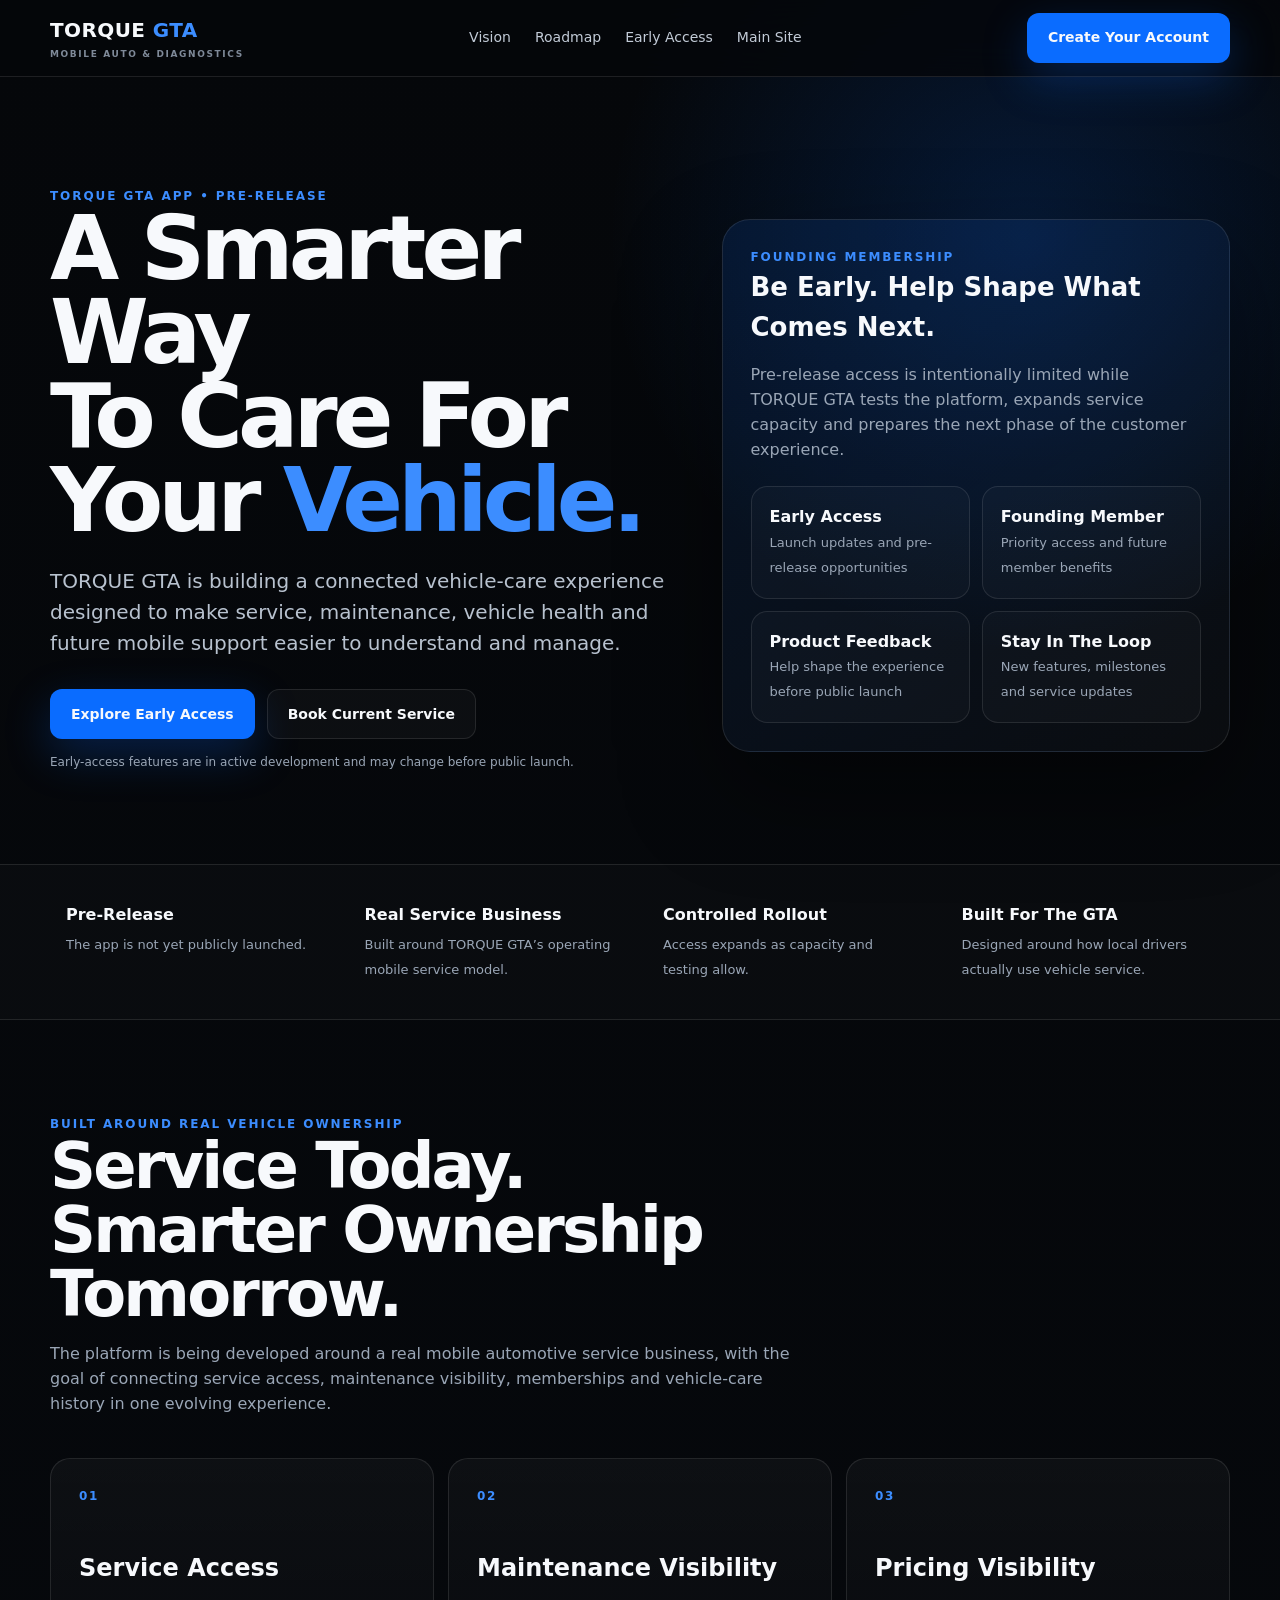
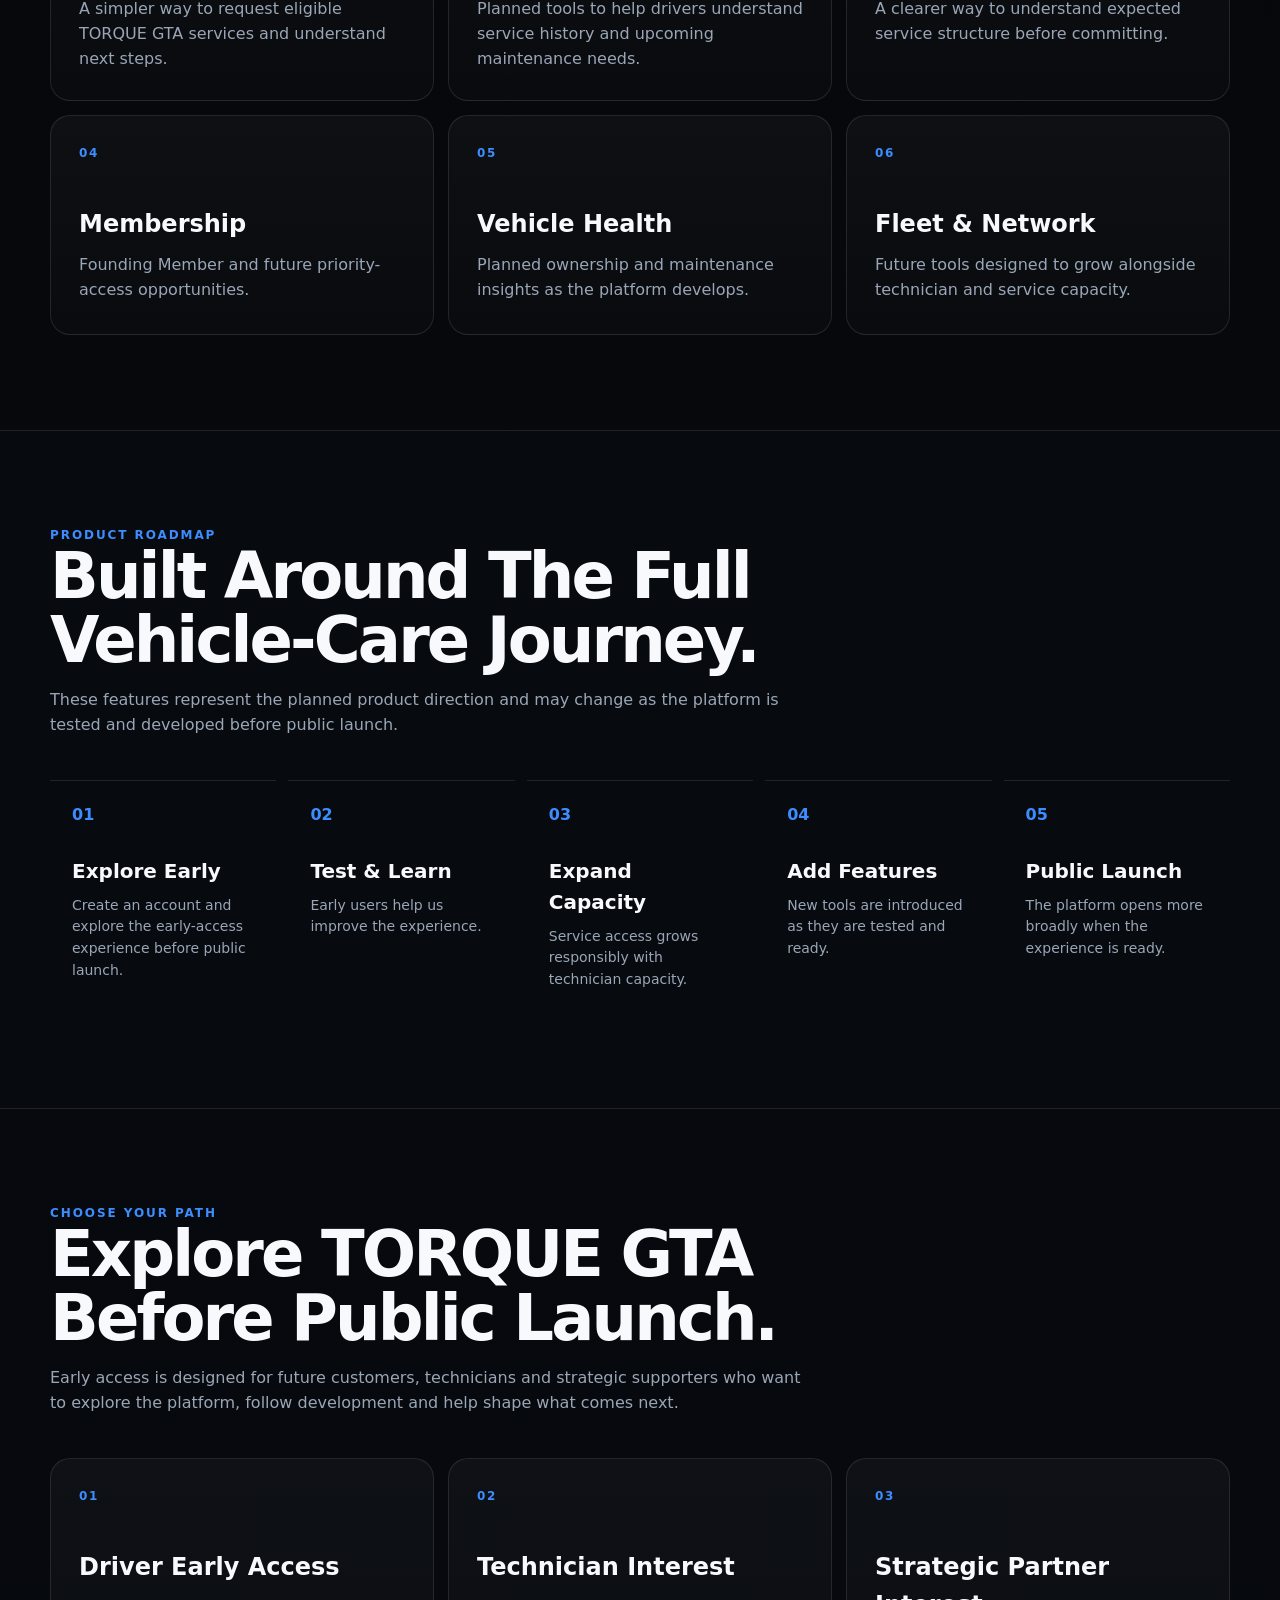
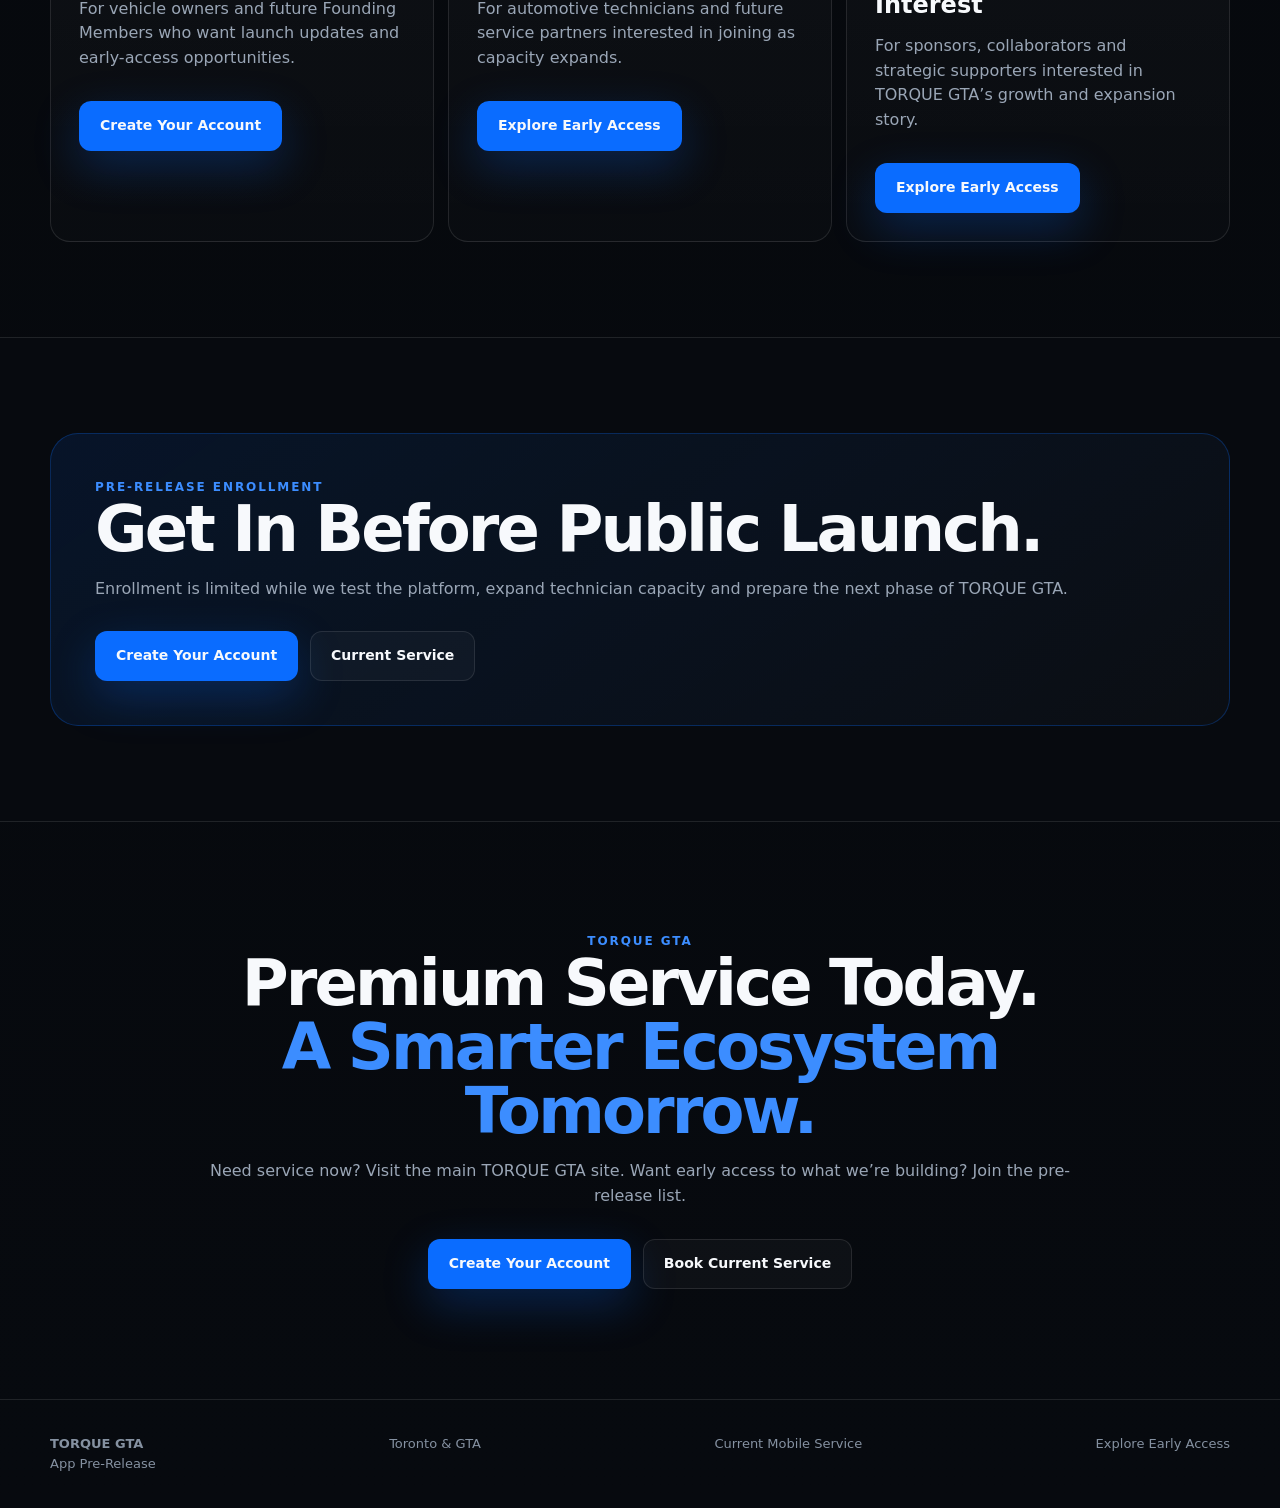
==== commit 4b810af1: "Add files via upload" ====
--- a/app/index.html
+++ b/app/index.html
@@ -1,469 +1,241 @@
 <!doctype html>
 <html lang="en">
 <head>
-<meta charset="utf-8"><meta name="viewport" content="width=device-width,initial-scale=1">
-<title>TORQUE GTA App | Pre-Release Early Access</title>
-<meta name="description" content="Join the TORQUE GTA pre-release waitlist for founding access, driver updates, technician interest and strategic partner news.">
-<link rel="stylesheet" href="styles.css">
+  <meta charset="utf-8">
+  <meta name="viewport" content="width=device-width, initial-scale=1">
+  <title>TORQUE GTA App | Pre-Release & Founding Access</title>
+  <meta name="description" content="Explore TORQUE GTA early access, create your account, follow Founding Membership opportunities, and stay updated as the platform develops before public launch.">
+
+  <meta property="og:title" content="TORQUE GTA App | Pre-Release & Founding Access">
+  <meta property="og:description" content="Explore TORQUE GTA early access, create your account, and follow Founding Membership and launch updates as the platform develops.">
+  <meta property="og:type" content="website">
+  <meta property="og:url" content="https://torquegta.ca/app">
+
+  <style>
+    :root{
+      --bg:#05070a;--panel:#0b0f14;--panel2:#0f141b;--text:#f7f9fc;--muted:#9aa6b6;
+      --line:rgba(255,255,255,.10);--blue:#0a6cff;--blue2:#3c8dff;--max:1180px
+    }
+    *{box-sizing:border-box}
+    html{scroll-behavior:smooth}
+    body{margin:0;background:
+      radial-gradient(circle at 80% 5%,rgba(10,108,255,.18),transparent 26rem),
+      linear-gradient(180deg,#05070a 0%,#070a0f 100%);
+      color:var(--text);font-family:Inter,system-ui,-apple-system,Segoe UI,Roboto,Arial,sans-serif;line-height:1.55}
+    a{color:inherit;text-decoration:none}
+    .container{width:min(calc(100% - 36px),var(--max));margin:auto}
+    header{position:sticky;top:0;z-index:30;background:rgba(5,7,10,.82);backdrop-filter:blur(18px);border-bottom:1px solid var(--line)}
+    .nav{height:76px;display:flex;align-items:center;justify-content:space-between;gap:20px}
+    .brand{font-weight:900;letter-spacing:.02em;font-size:20px}.brand span{color:var(--blue2)}.brand small{display:block;color:#7f8a99;font-size:9px;letter-spacing:.18em;margin-top:2px}
+    nav{display:flex;gap:24px;font-size:14px;color:#c2cbd7}
+    .btn{display:inline-flex;align-items:center;justify-content:center;min-height:50px;padding:0 20px;border-radius:12px;font-weight:800;font-size:14px;border:1px solid transparent;transition:.2s}
+    .btn:hover{transform:translateY(-1px)}
+    .primary{background:var(--blue);box-shadow:0 16px 45px rgba(10,108,255,.25)}
+    .secondary{border-color:var(--line);background:rgba(255,255,255,.03)}
+    .hero{padding:110px 0 80px}
+    .hero-grid{display:grid;grid-template-columns:1.1fr .9fr;gap:50px;align-items:center}
+    .kicker,.pill{color:var(--blue2);font-size:12px;font-weight:900;letter-spacing:.16em;text-transform:uppercase}
+    h1,h2,h3{margin-top:0}
+    h1{font-size:clamp(50px,7vw,96px);line-height:.94;letter-spacing:-.055em;margin-bottom:24px}
+    h1 .blue,h2 .blue{color:var(--blue2)}
+    .lead{font-size:20px;color:#b8c2cf;max-width:760px}
+    .actions{display:flex;gap:12px;flex-wrap:wrap;margin-top:30px}
+    .hero-card{border:1px solid var(--line);background:linear-gradient(145deg,rgba(10,108,255,.12),rgba(255,255,255,.025));border-radius:28px;padding:28px;box-shadow:0 40px 100px rgba(0,0,0,.42)}
+    .hero-card h3{font-size:26px;margin-bottom:12px}.hero-card p{color:var(--muted)}
+    .mini-grid{display:grid;grid-template-columns:1fr 1fr;gap:12px;margin-top:24px}
+    .mini{padding:18px;border:1px solid var(--line);border-radius:16px;background:rgba(255,255,255,.025)}
+    .mini b{display:block}.mini span{color:var(--muted);font-size:13px}
+    .trust{padding:22px 0;border-block:1px solid var(--line);background:rgba(255,255,255,.015)}
+    .trust-grid{display:grid;grid-template-columns:repeat(4,1fr);gap:14px}
+    .trust-card{padding:16px}.trust-card b{display:block;margin-bottom:4px}.trust-card span{font-size:13px;color:var(--muted)}
+    section{padding:95px 0}
+    .dark{background:#070a0f;border-block:1px solid var(--line)}
+    .section-head{max-width:760px;margin-bottom:42px}
+    h2{font-size:clamp(38px,5vw,68px);line-height:1;letter-spacing:-.045em;margin-bottom:16px}
+    .section-head p,.muted{color:var(--muted)}
+    .grid-3{display:grid;grid-template-columns:repeat(3,1fr);gap:14px}
+    .card{padding:28px;border:1px solid var(--line);background:linear-gradient(180deg,rgba(255,255,255,.035),rgba(255,255,255,.015));border-radius:20px;min-height:220px}
+    .num{color:var(--blue2);font-weight:900;font-size:12px;letter-spacing:.14em}.card h3{font-size:24px;margin:44px 0 10px}.card p{color:var(--muted);margin:0}
+    .steps{display:grid;grid-template-columns:repeat(5,1fr);gap:12px}
+    .step{padding:22px;border-top:1px solid var(--line)}.step b{color:var(--blue2)}.step h3{margin:28px 0 8px;font-size:20px}.step p{color:var(--muted);margin:0;font-size:14px}
+    .banner{border:1px solid rgba(10,108,255,.28);border-radius:28px;padding:44px;background:linear-gradient(145deg,rgba(10,108,255,.11),rgba(255,255,255,.02))}
+    .list{display:grid;gap:12px;margin:24px 0}.list div{padding:12px 0;border-bottom:1px solid var(--line);color:#c7d0db}
+    .split{display:grid;grid-template-columns:1fr 1fr;gap:45px;align-items:center}
+    .waitlist-card{padding:28px;border-radius:22px;background:#080c12;border:1px solid var(--line)}
+    .waitlist-card ul{margin:18px 0 0;padding-left:20px;color:#aab5c3}
+    .cta{text-align:center;padding:110px 0}.cta>div{max-width:900px;margin:auto}
+    footer{border-top:1px solid var(--line);padding:34px 0;color:#8591a1;font-size:13px}
+    .footer{display:flex;justify-content:space-between;gap:20px;flex-wrap:wrap}
+
+    .mobile-cta{display:none}
+    @media(max-width:620px){
+      body{padding-bottom:76px}
+      .mobile-cta{
+        position:fixed;left:10px;right:10px;bottom:10px;z-index:50;
+        display:grid;grid-template-columns:1fr 1fr;gap:8px;padding:8px;
+        border:1px solid var(--line);background:rgba(5,7,10,.92);
+        backdrop-filter:blur(18px);border-radius:16px;
+        box-shadow:0 20px 60px rgba(0,0,0,.45)
+      }
+      .mobile-cta .btn{min-height:48px;padding:0 12px;font-size:13px}
+      .trust-card{padding:14px 4px}
+      .hero-card{padding:22px}
+      .card{min-height:0}
+      h2{font-size:clamp(38px,12vw,56px)}
+    }
+
+    @media(max-width:900px){
+      nav{display:none}.hero-grid,.split{grid-template-columns:1fr}.trust-grid{grid-template-columns:1fr 1fr}.grid-3{grid-template-columns:1fr 1fr}.steps{grid-template-columns:1fr 1fr}.hero{padding-top:80px}
+    }
+    @media(max-width:620px){
+      .nav>.btn{display:none}.hero{padding:70px 0 55px}h1{font-size:clamp(46px,15vw,70px)}
+      .actions{flex-direction:column}.btn{width:100%}.trust-grid,.grid-3,.steps{grid-template-columns:1fr}
+      section{padding:75px 0}.banner{padding:26px}.mini-grid{grid-template-columns:1fr}.lead{font-size:17px}
+    }
+  </style>
+  <link rel="canonical" href="https://torquegta.ca/app">
 </head>
 <body>
-<div class="topbar">PRE-RELEASE • CONTROLLED EARLY ACCESS • TORQUE GTA APP IS NOT YET PUBLICLY LAUNCHED</div>
-
-<header>
-<div class="container nav">
-<a class="brand" href="/">
-<div class="mark"></div>
-<div>
-TORQUE <span class="blue">GTA</span>
-<small>MOBILE AUTO & DIAGNOSTICS</small>
-</div>
-</a>
-
-<nav>
-<a href="#vision">Vision</a>
-<a href="#paths">Early Access</a>
-<a href="#features">Features</a>
-<a href="#founding">Founding Access</a>
-<a href="/">Main Site</a>
-</nav>
-
-<a class="btn btn-primary" href="#join">Join Waitlist</a>
-</div>
-</header>
-
-<main>
-
-<section class="hero" style="min-height:82vh">
-<div class="container hero-content">
-
-<span class="kicker">TORQUE GTA App • Pre-Release</span>
-
-<h1>
-The Operating System<br>
-For Your <span class="blue">Vehicle.</span>
-</h1>
-
-<p class="lead">
-TORQUE GTA is building a connected automotive service experience for maintenance,
-vehicle health, memberships, service access and future mobile care — from one
-evolving platform.
-</p>
-
-<div class="actions">
-<a class="btn btn-primary" href="#join">Request Early Access</a>
-<a class="btn btn-secondary" href="/">Explore TORQUE GTA</a>
-</div>
-
-<div class="hero-note">
-<span class="chip">Closed Pre-Release</span>
-<span class="chip">Founding Members</span>
-<span class="chip">Technician Network</span>
-<span class="chip">Partner Interest</span>
-</div>
-
-</div>
-</section>
-
-
-<section id="vision">
-<div class="container visual-grid">
-
-<div class="visual-copy">
-
-<span class="pill">Not Just Another Booking App</span>
-
-<h2>A Better Ownership Experience.</h2>
-
-<p class="muted">
-The platform is being designed around a real operating automotive service business —
-connecting drivers, technicians, memberships, fleet needs and vehicle-care history
-over time.
-</p>
-
-<div class="list">
-<div>Driver-first service experience</div>
-<div>Smarter vehicle maintenance visibility</div>
-<div>Transparent service structure</div>
-<div>Membership and priority-access layer</div>
-<div>Scalable technician capacity</div>
-</div>
-
-</div>
-
-<div class="visual">
-<img src="assets/booking-funnel.jpg" alt="TORQUE GTA app and booking ecosystem concept">
-</div>
-
-</div>
-</section>
-
-
-<section id="paths" class="dark">
-<div class="container">
-
-<div class="section-head">
-<span class="pill">Choose Your Path</span>
-<h2>Three Ways To Join The Build.</h2>
-<p>
-The pre-release ecosystem is designed for the people TORQUE GTA will serve,
-work with and grow alongside.
-</p>
-</div>
-
-<div class="audience">
-
-<div class="card">
-<div class="num">01</div>
-<h3>Driver Early Access</h3>
-<p>
-For vehicle owners, current customers and future Founding Members who want
-launch access and product updates.
-</p>
-<a class="btn btn-primary" href="#join" data-path="Driver Early Access">
-Join Driver List
-</a>
-</div>
-
-<div class="card">
-<div class="num">02</div>
-<h3>Technician Interest</h3>
-<p>
-For automotive technicians and future service partners interested in joining
-TORQUE GTA as capacity expands.
-</p>
-<a class="btn btn-primary" href="#join" data-path="Technician Interest">
-Join Technician List
-</a>
-</div>
-
-<div class="card">
-<div class="num">03</div>
-<h3>Investor / Strategic Partner</h3>
-<p>
-For supporters, sponsors and strategic partners who want to follow the
-opportunity and expansion story.
-</p>
-<a class="btn btn-primary" href="#join" data-path="Investor / Strategic Partner">
-Register Interest
-</a>
-</div>
-
-</div>
-</div>
-</section>
-
-
-<section id="features">
-<div class="container">
-
-<div class="section-head">
-<span class="pill">Product Roadmap</span>
-<h2>Built Around The Full Vehicle-Care Journey.</h2>
-<p>
-Features below represent the product direction. Availability may vary during
-pre-release and development.
-</p>
-</div>
-
-<div class="grid-3">
-
-<div class="card">
-<div class="num">VH</div>
-<h3>Vehicle Health</h3>
-<p>
-Planned maintenance history, upcoming service needs and clearer ownership visibility.
-</p>
-</div>
-
-<div class="card">
-<div class="num">SS</div>
-<h3>Smart Service</h3>
-<p>
-A more structured way to request and understand eligible automotive service.
-</p>
-</div>
-
-<div class="card">
-<div class="num">TP</div>
-<h3>Transparent Pricing</h3>
-<p>
-Clearer service structure and fewer surprises before committing.
-</p>
-</div>
-
-<div class="card">
-<div class="num">MB</div>
-<h3>Membership</h3>
-<p>
-Priority access, Founding Member opportunities and future customer benefits.
-</p>
-</div>
-
-<div class="card">
-<div class="num">TN</div>
-<h3>Technician Network</h3>
-<p>
-Service capacity designed to expand responsibly with qualified technicians.
-</p>
-</div>
-
-<div class="card">
-<div class="num">FL</div>
-<h3>Fleet</h3>
-<p>
-Long-term tools for managing maintenance relationships across multiple vehicles.
-</p>
-</div>
-
-</div>
-</div>
-</section>
-
-
-<section id="founding" class="dark">
-<div class="container banner split">
-
-<div>
-
-<span class="pill">Founding Access</span>
-
-<h2>Intentionally Limited.</h2>
-
-<p class="muted">
-TORQUE GTA is controlling early customer volume while expanding technician capacity
-and refining the product experience. We would rather grow correctly than grow recklessly.
-</p>
-
-<div class="list">
-<div>Test the platform carefully</div>
-<div>Protect service quality</div>
-<div>Learn directly from early users</div>
-<div>Scale capacity responsibly</div>
-</div>
-
-<a class="btn btn-primary" href="#join">
-Request Founding Access
-</a>
-
-</div>
-
-<div class="visual" style="min-height:500px">
-<img src="assets/brand-identity.png" alt="TORQUE GTA official brand identity">
-</div>
-
-</div>
-</section>
-
-
-<section>
-<div class="container">
-
-<div class="section-head">
-
-<span class="pill">Where This Can Go</span>
-
-<h2>Operations + Technology.</h2>
-
-<p>
-TORQUE GTA’s long-term opportunity connects a real service operation with software,
-recurring customer relationships and expanded capacity.
-</p>
-
-</div>
-
-<div class="roadmap">
-
-<div>
-<small>01</small>
-<h3>Mobile Service</h3>
-<p>Real-world automotive operations and customer trust.</p>
-</div>
-
-<div>
-<small>02</small>
-<h3>Membership</h3>
-<p>Priority access and recurring customer value.</p>
-</div>
-
-<div>
-<small>03</small>
-<h3>Fleet</h3>
-<p>Recurring maintenance relationships with local operators.</p>
-</div>
-
-<div>
-<small>04</small>
-<h3>Platform</h3>
-<p>A connected layer for service, vehicle health and future expansion.</p>
-</div>
-
-</div>
-</div>
-</section>
-
-
-<section id="join" class="dark">
-<div class="container split">
-
-<div>
-
-<span class="pill">Join The Pre-Release List</span>
-
-<h2>Get In Early.</h2>
-
-<p class="muted">
-Choose your interest path and send a pre-release request directly to TORQUE GTA.
-This is not a public app launch or a live investment offering.
-</p>
-
-<p class="notice">
-No investment is being solicited on this page. Investor/partner registration is
-an expression of interest only.
-</p>
-
-</div>
-
-
-<form class="form" id="interestForm">
-
-<div>
-<label for="path">I’m interested as a…</label>
-
-<select id="path" required>
-<option>Driver Early Access</option>
-<option>Founding Member</option>
-<option>Technician Interest</option>
-<option>Investor / Strategic Partner</option>
-<option>Fleet / Commercial Partner</option>
-</select>
-</div>
-
-<div>
-<label for="name">Name</label>
-<input id="name" required placeholder="Your name">
-</div>
-
-<div>
-<label for="contact">Best contact</label>
-<input id="contact" required placeholder="Phone or email">
-</div>
-
-<div>
-<label for="message">Anything we should know?</label>
-<textarea id="message" placeholder="Optional details"></textarea>
-</div>
-
-<button class="btn btn-primary" type="submit">
-Send Interest Request
-</button>
-
-<small class="muted">
-On supported phones, this opens a pre-filled SMS to TORQUE GTA at (742) 688-6822.
-</small>
-
-</form>
-
-</div>
-</section>
-
-
-<section class="cta">
-<div class="container">
-
-<span class="pill">TORQUE GTA</span>
-
-<h2>
-Built In The Field.<br>
-<span class="blue">Designed For What’s Next.</span>
-</h2>
-
-<p>
-Follow the pre-release journey as TORQUE GTA expands service capacity,
-prepares the next vehicle and develops the platform.
-</p>
-
-<div class="actions" style="justify-content:center">
-
-<a class="btn btn-primary" href="#join">
-Join Early Access
-</a>
-
-<a class="btn btn-secondary" href="/">
-Return To Main Site
-</a>
-
-</div>
-</div>
-</section>
-
-</main>
-
-
-<footer>
-
-<div class="container footer">
-
-<div>
-<strong>TORQUE GTA</strong><br>
-Mobile Auto & Diagnostics
-</div>
-
-<div>
-App Status: Pre-Release
-</div>
-
-<div>
-<a href="tel:7426886822">
-(742) 688-6822
-</a>
-</div>
-
-<div>
-<a href="/">
-torquegta.ca
-</a>
-</div>
-
-</div>
-
-</footer>
-
-
-<script>
-
-const form = document.getElementById('interestForm');
-
-document.querySelectorAll('[data-path]').forEach(a =>
-  a.addEventListener('click', () => {
-    document.getElementById('path').value = a.dataset.path;
-  })
-);
-
-form.addEventListener('submit', e => {
-
-  e.preventDefault();
-
-  const path =
-    document.getElementById('path').value;
-
-  const name =
-    document.getElementById('name').value.trim();
-
-  const contact =
-    document.getElementById('contact').value.trim();
-
-  const message =
-    document.getElementById('message').value.trim();
-
-  const body =
-    `TORQUE GTA Pre-Release Interest%0APath: ${encodeURIComponent(path)}%0AName: ${encodeURIComponent(name)}%0AContact: ${encodeURIComponent(contact)}%0ADetails: ${encodeURIComponent(message || 'N/A')}`;
-
-  window.location.href =
-    `sms:+17426886822?&body=${body}`;
-
-});
-
-</script>
+  <header>
+    <div class="container nav">
+      <a class="brand" href="/">TORQUE <span>GTA</span><small>MOBILE AUTO & DIAGNOSTICS</small></a>
+      <nav>
+        <a href="#vision">Vision</a>
+        <a href="#roadmap">Roadmap</a>
+        <a href="#paths">Early Access</a>
+        <a href="/">Main Site</a>
+      </nav>
+      <a class="btn primary" href="https://app.torquegta.ca">Create Your Account</a>
+    </div>
+  </header>
+
+  <main>
+    <section class="hero">
+      <div class="container hero-grid">
+        <div>
+          <div class="kicker">TORQUE GTA APP • PRE-RELEASE</div>
+          <h1>A Smarter Way<br>To Care For Your <span class="blue">Vehicle.</span></h1>
+          <p class="lead">TORQUE GTA is building a connected vehicle-care experience designed to make service, maintenance, vehicle health and future mobile support easier to understand and manage.</p>
+          <div class="actions">
+            <a class="btn primary" href="https://app.torquegta.ca">Explore Early Access</a>
+            <a class="btn secondary" href="/">Book Current Service</a>
+            <p class="muted" style="width:100%;font-size:12px;margin-top:2px">Early-access features are in active development and may change before public launch.</p>
+          </div>
+        </div>
+
+        <div class="hero-card">
+          <div class="pill">Founding Membership</div>
+          <h3>Be Early. Help Shape What Comes Next.</h3>
+          <p>Pre-release access is intentionally limited while TORQUE GTA tests the platform, expands service capacity and prepares the next phase of the customer experience.</p>
+          <div class="mini-grid">
+            <div class="mini"><b>Early Access</b><span>Launch updates and pre-release opportunities</span></div>
+            <div class="mini"><b>Founding Member</b><span>Priority access and future member benefits</span></div>
+            <div class="mini"><b>Product Feedback</b><span>Help shape the experience before public launch</span></div>
+            <div class="mini"><b>Stay In The Loop</b><span>New features, milestones and service updates</span></div>
+          </div>
+        </div>
+      </div>
+    </section>
+
+    <div class="trust">
+      <div class="container trust-grid">
+        <div class="trust-card"><b>Pre-Release</b><span>The app is not yet publicly launched.</span></div>
+        <div class="trust-card"><b>Real Service Business</b><span>Built around TORQUE GTA’s operating mobile service model.</span></div>
+        <div class="trust-card"><b>Controlled Rollout</b><span>Access expands as capacity and testing allow.</span></div>
+        <div class="trust-card"><b>Built For The GTA</b><span>Designed around how local drivers actually use vehicle service.</span></div>
+      </div>
+    </div>
+
+    <section id="vision">
+      <div class="container">
+        <div class="section-head">
+          <div class="pill">Built Around Real Vehicle Ownership</div>
+          <h2>Service Today. Smarter Ownership Tomorrow.</h2>
+          <p>The platform is being developed around a real mobile automotive service business, with the goal of connecting service access, maintenance visibility, memberships and vehicle-care history in one evolving experience.</p>
+        </div>
+        <div class="grid-3">
+          <div class="card"><div class="num">01</div><h3>Service Access</h3><p>A simpler way to request eligible TORQUE GTA services and understand next steps.</p></div>
+          <div class="card"><div class="num">02</div><h3>Maintenance Visibility</h3><p>Planned tools to help drivers understand service history and upcoming maintenance needs.</p></div>
+          <div class="card"><div class="num">03</div><h3>Pricing Visibility</h3><p>A clearer way to understand expected service structure before committing.</p></div>
+          <div class="card"><div class="num">04</div><h3>Membership</h3><p>Founding Member and future priority-access opportunities.</p></div>
+          <div class="card"><div class="num">05</div><h3>Vehicle Health</h3><p>Planned ownership and maintenance insights as the platform develops.</p></div>
+          <div class="card"><div class="num">06</div><h3>Fleet & Network</h3><p>Future tools designed to grow alongside technician and service capacity.</p></div>
+        </div>
+      </div>
+    </section>
+
+    <section id="roadmap" class="dark">
+      <div class="container">
+        <div class="section-head">
+          <div class="pill">Product Roadmap</div>
+          <h2>Built Around The Full Vehicle-Care Journey.</h2>
+          <p>These features represent the planned product direction and may change as the platform is tested and developed before public launch.</p>
+        </div>
+        <div class="steps">
+          <div class="step"><b>01</b><h3>Explore Early</h3><p>Create an account and explore the early-access experience before public launch.</p></div>
+          <div class="step"><b>02</b><h3>Test & Learn</h3><p>Early users help us improve the experience.</p></div>
+          <div class="step"><b>03</b><h3>Expand Capacity</h3><p>Service access grows responsibly with technician capacity.</p></div>
+          <div class="step"><b>04</b><h3>Add Features</h3><p>New tools are introduced as they are tested and ready.</p></div>
+          <div class="step"><b>05</b><h3>Public Launch</h3><p>The platform opens more broadly when the experience is ready.</p></div>
+        </div>
+      </div>
+    </section>
+
+    <section id="paths">
+      <div class="container">
+        <div class="section-head">
+          <div class="pill">Choose Your Path</div>
+          <h2>Explore TORQUE GTA Before Public Launch.</h2>
+          <p>Early access is designed for future customers, technicians and strategic supporters who want to explore the platform, follow development and help shape what comes next.</p>
+        </div>
+        <div class="grid-3">
+          <div class="card"><div class="num">01</div><h3>Driver Early Access</h3><p>For vehicle owners and future Founding Members who want launch updates and early-access opportunities.</p><div class="actions"><a class="btn primary" href="https://app.torquegta.ca">Create Your Account</a></div></div>
+          <div class="card"><div class="num">02</div><h3>Technician Interest</h3><p>For automotive technicians and future service partners interested in joining as capacity expands.</p><div class="actions"><a class="btn primary" href="https://app.torquegta.ca">Explore Early Access</a></div></div>
+          <div class="card"><div class="num">03</div><h3>Strategic Partner Interest</h3><p>For sponsors, collaborators and strategic supporters interested in TORQUE GTA’s growth and expansion story.</p><div class="actions"><a class="btn primary" href="https://app.torquegta.ca">Explore Early Access</a></div></div>
+        </div>
+      </div>
+    </section>
+
+    <section id="join" class="dark">
+      <div class="container">
+        <div class="banner">
+          <div class="pill">Pre-Release Enrollment</div>
+          <h2>Get In Before Public Launch.</h2>
+          <p class="muted">Enrollment is limited while we test the platform, expand technician capacity and prepare the next phase of TORQUE GTA.</p>
+          <div class="actions">
+            <a class="btn primary" href="https://app.torquegta.ca">Create Your Account</a>
+            <a class="btn secondary" href="/">Current Service</a>
+          </div>
+        </div>
+      </div>
+    </section>
+
+    <section class="cta">
+      <div class="container">
+        <div class="pill">TORQUE GTA</div>
+        <h2>Premium Service Today.<br><span class="blue">A Smarter Ecosystem Tomorrow.</span></h2>
+        <p class="muted">Need service now? Visit the main TORQUE GTA site. Want early access to what we’re building? Join the pre-release list.</p>
+        <div class="actions" style="justify-content:center">
+          <a class="btn primary" href="https://app.torquegta.ca">Create Your Account</a>
+          <a class="btn secondary" href="/">Book Current Service</a>
+        </div>
+      </div>
+    </section>
+  </main>
+
+  <footer>
+    <div class="container footer">
+      <div><strong>TORQUE GTA</strong><br>App Pre-Release</div>
+      <div>Toronto & GTA</div>
+      <div><a href="/">Current Mobile Service</a></div>
+      <div><a href="https://app.torquegta.ca">Explore Early Access</a></div>
+    </div>
+  </footer>
+
+  <div class="mobile-cta" aria-label="Quick actions">
+    <a class="btn primary" href="https://app.torquegta.ca">Create Your Account</a>
+    <a class="btn secondary" href="/">Current Service</a>
+  </div>
 
 </body>
-</html>
+</html>
